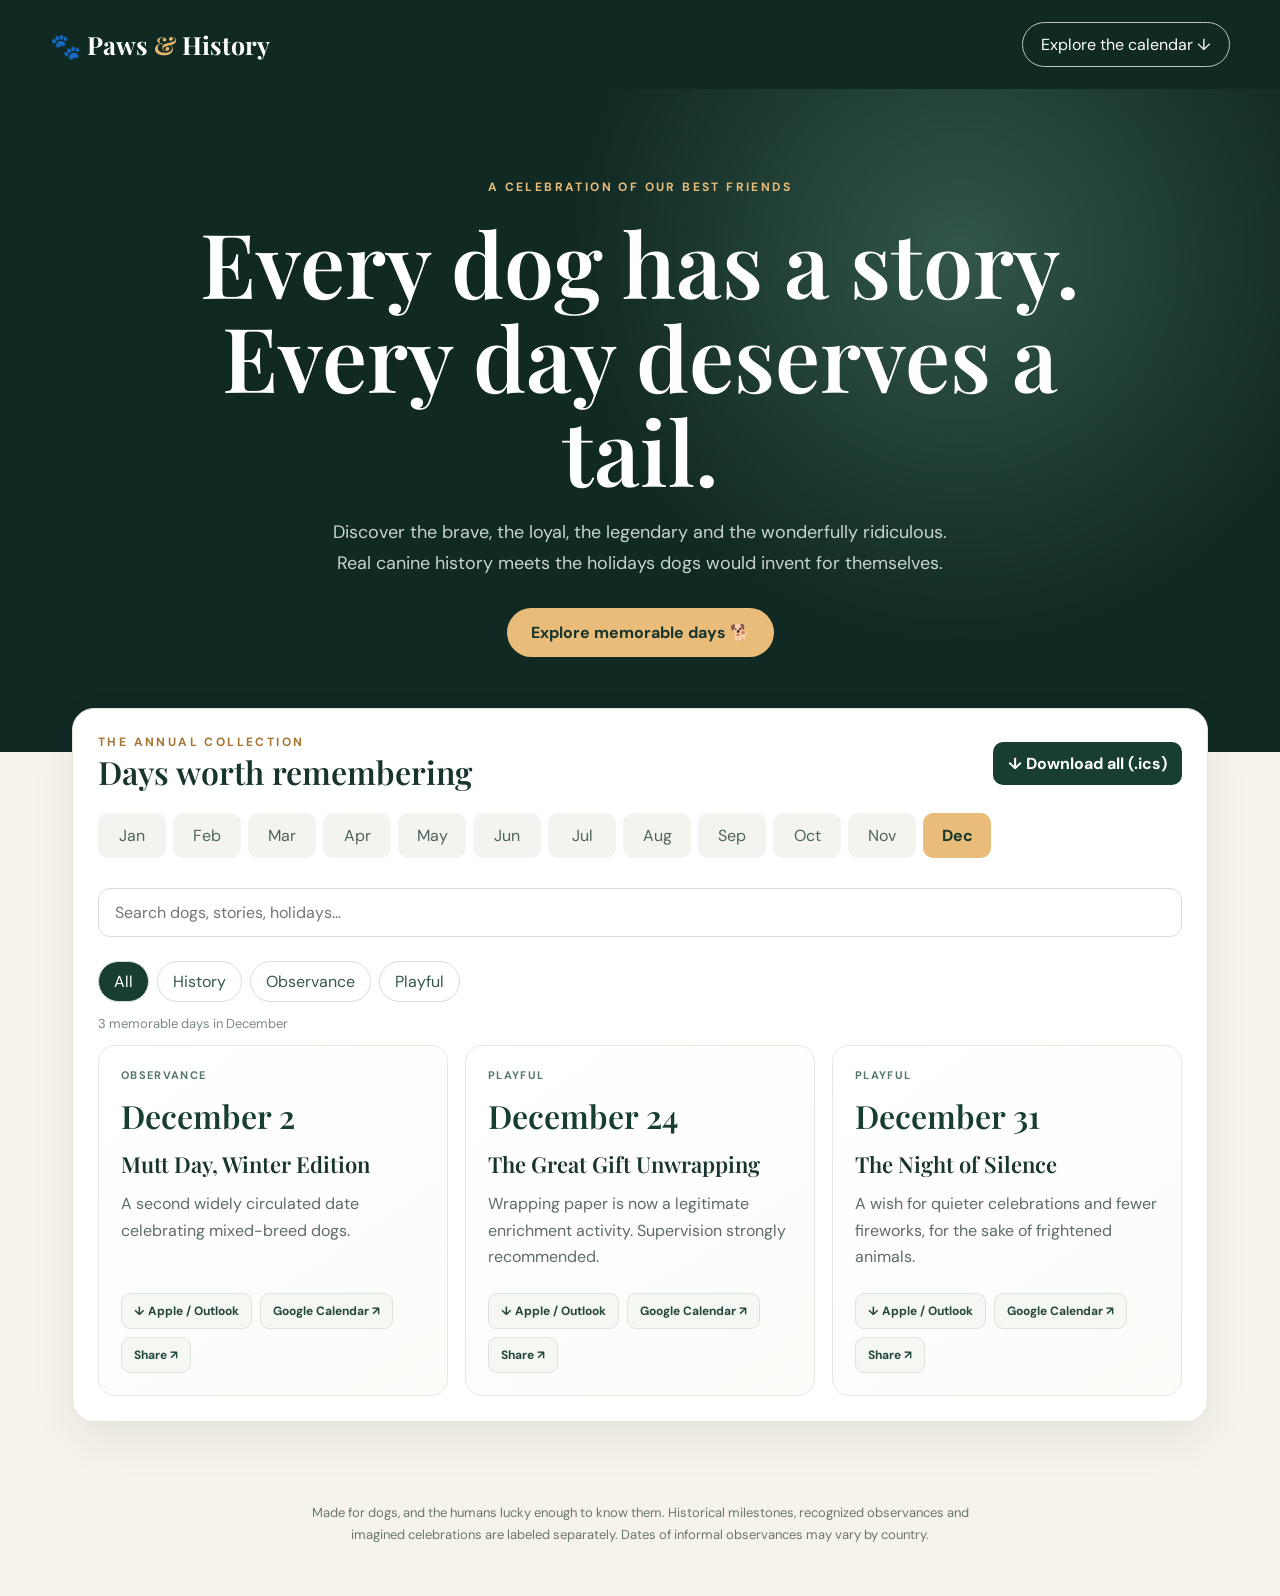
==== index.html @ ed83d666 "Add Paws & History interactive dog calendar" ====
<!doctype html>
<html lang="en"><head><meta charset="utf-8"><meta name="viewport" content="width=device-width,initial-scale=1"><meta name="theme-color" content="#102923"><meta name="description" content="A beautiful calendar of remarkable dogs, real milestones and playful traditions."><title>Paws & History | The Dog Calendar</title>
<style>
@import url('https://fonts.googleapis.com/css2?family=DM+Sans:wght@400;500;600;700&family=Playfair+Display:wght@500;600;700&display=swap');
:root{font-family:'DM Sans',sans-serif;color:#18342e;background:#f6f3eb}*{box-sizing:border-box}body{margin:0}button,input,select{font:inherit}button{cursor:pointer}header{background:#102923;color:#fff;padding:22px max(22px,calc((100vw - 1180px)/2))}nav{display:flex;align-items:center;justify-content:space-between;gap:16px;flex-wrap:wrap}.brand{font-family:'Playfair Display',serif;font-size:25px;font-weight:700}.brand span{color:#e6b66c}.navbtn,.ghost{border:1px solid #b4c6bc;background:transparent;color:inherit;border-radius:99px;padding:11px 18px}.hero{padding:90px 22px 95px;text-align:center;background:radial-gradient(circle at 75% 25%,#325648 0,transparent 36%),#102923;color:#fff}.eyebrow{text-transform:uppercase;letter-spacing:.2em;color:#e9bd79;font-size:12px;font-weight:700}.hero h1{font:600 clamp(46px,7vw,92px)/1.05 'Playfair Display',serif;max-width:900px;margin:20px auto}.hero p{color:#c6d5cc;font-size:18px;max-width:630px;margin:0 auto 30px;line-height:1.7}.primary{border:0;border-radius:99px;background:#e9bd79;color:#18342e;padding:14px 24px;font-weight:700}.shell{max-width:1180px;margin:-44px auto 80px;padding:0 22px}.panel{background:#fff;border:1px solid #e8e5dc;border-radius:22px;box-shadow:0 18px 45px #10292312;padding:25px}.toolbar{display:flex;justify-content:space-between;align-items:center;flex-wrap:wrap;gap:16px;margin-bottom:20px}.toolbar h2{font:600 32px 'Playfair Display',serif;margin:0}.filters{display:flex;gap:8px;flex-wrap:wrap}.filter{border:1px solid #d6ded7;background:#fff;color:#36594b;border-radius:99px;padding:9px 15px}.filter.active{background:#183d31;color:white}.search{border:1px solid #d6ded7;border-radius:12px;padding:13px 16px;width:100%;margin:18px 0 24px}.months{display:flex;gap:7px;overflow-x:auto;padding-bottom:12px}.month{border:0;border-radius:10px;background:#f3f4ef;padding:12px 15px;min-width:68px;color:#4e645a}.month.active{background:#e9bd79;color:#17362d;font-weight:700}.events{display:grid;grid-template-columns:repeat(auto-fit,minmax(270px,1fr));gap:17px}.event{border:1px solid #e5e9e2;border-radius:17px;padding:22px;display:flex;flex-direction:column;gap:12px;background:linear-gradient(145deg,#fff,#fbfcf8)}.tag{font-size:11px;text-transform:uppercase;letter-spacing:.12em;font-weight:700;color:#547969}.date{font:600 32px 'Playfair Display',serif;color:#183d31}.event h3{font:600 22px 'Playfair Display',serif;margin:0}.event p{line-height:1.65;color:#5d6d64;margin:0;flex:1}.actions{display:flex;gap:8px;flex-wrap:wrap;margin-top:10px}.actions button,.actions a{border:1px solid #dce4dc;border-radius:9px;padding:9px 12px;background:#f4f7f2;color:#234739;text-decoration:none;font-size:12px;font-weight:700}.footer{text-align:center;color:#6a786d;font-size:13px;margin:50px auto;max-width:700px;padding:0 20px;line-height:1.7}.empty{padding:45px;text-align:center;color:#6a786d}.export{display:flex;gap:10px;flex-wrap:wrap}.export button{border:0;background:#183d31;color:white;border-radius:10px;padding:11px 15px;font-weight:700}a{color:inherit}@media(max-width:600px){.hero{padding:65px 20px 85px}.panel{padding:17px}.toolbar h2{font-size:27px}.events{grid-template-columns:1fr}}
</style></head><body>
<header><nav><div class="brand">🐾 Paws <span>&</span> History</div><button class="navbtn" onclick="document.getElementById('calendar').scrollIntoView({behavior:'smooth'})">Explore the calendar ↓</button></nav></header>
<section class="hero"><div class="eyebrow">A celebration of our best friends</div><h1>Every dog has a story.<br>Every day deserves a tail.</h1><p>Discover the brave, the loyal, the legendary and the wonderfully ridiculous. Real canine history meets the holidays dogs would invent for themselves.</p><button class="primary" onclick="document.getElementById('calendar').scrollIntoView({behavior:'smooth'})">Explore memorable days 🐕</button></section>
<main class="shell" id="calendar"><div class="panel"><div class="toolbar"><div><div class="eyebrow" style="color:#a67532">The annual collection</div><h2>Days worth remembering</h2></div><div class="export"><button onclick="downloadAll()">↓ Download all (.ics)</button></div></div><div class="months" id="months"></div><input class="search" id="search" placeholder="Search dogs, stories, holidays…" aria-label="Search events"><div class="filters" id="filters"></div><p id="count" style="color:#7a8b7f;font-size:13px"></p><div class="events" id="events"></div></div></main>
<footer class="footer">Made for dogs, and the humans lucky enough to know them. Historical milestones, recognized observances and imagined celebrations are labeled separately. Dates of informal observances may vary by country.</footer>
<script>
const E=[
[1,1,"The Great Sleep-In","Playful","No early walks. No alarms. Just blankets and the ancient art of doing absolutely nothing."],
[1,29,"The Seeing Eye Founded","History","The Seeing Eye, a pioneering guide-dog school in the United States, was incorporated in 1929."],
[2,2,"The Serum Run Reaches Nome","History","In 1925, sled dogs delivered lifesaving diphtheria antitoxin to Nome, Alaska. Balto led the final relay team; Togo and many others made the journey possible."],
[2,14,"Unconditional Love Day","Playful","Celebrate the kind of love that survives bad haircuts, rainy walks and the sound of a treat bag opening."],
[2,20,"Love Your Pet Day","Observance","A popular informal occasion to show appreciation for our animal companions."],
[2,23,"Dog Biscuit Appreciation Day","Observance","A widely observed informal day for the small crunchy joys of canine life."],
[3,8,"Hachikō Remembrance Day","History","Hachikō died in 1935 after years of returning to Tokyo's Shibuya Station, waiting for his late guardian."],
[3,13,"K9 Veterans Day","Observance","An informal observance honoring military and working dogs and their service."],
[3,23,"National Puppy Day","Observance","An awareness day celebrating puppies and encouraging responsible adoption."],
[4,4,"World Stray Animals Day","Observance","A day to recognize stray animals and advocate for humane care."],
[4,10,"Hug Your Dog Day","Observance","A popular informal observance. Give affection only when your dog enjoys it."],
[4,11,"National Pet Day","Observance","A day to appreciate pets and encourage adoption and welfare."],
[4,23,"Lost Dog Awareness Day","Observance","A reminder to keep identification and microchip details current."],
[5,1,"International Day of Dog Labor","Playful","Professional sleepers, security barkers and floor-cleaning specialists deserve a day off."],
[5,20,"Rescue Dog Day","Observance","A day highlighting the importance of rescue and adoption."],
[6,1,"Forever Puppy Day","Playful","Every dog is a puppy today. Age is a human administrative problem."],
[6,21,"The Endless Walk","Playful","The route is decided by the nose. The human merely holds the lead."],
[7,6,"Selective Hearing Day","Playful","The phrase 'come here' is treated as an interesting suggestion."],
[7,22,"Dezik and Tsygan Fly","History","In 1951, Soviet dogs Dezik and Tsygan survived a suborbital rocket flight and returned safely."],
[7,31,"Mutt Day","Observance","A popular informal celebration of mixed-breed dogs."],
[8,1,"DOGust: Shelter Dog Birthdays","Observance","A symbolic universal birthday for rescue dogs whose actual birthdays are unknown."],
[8,10,"Spoil Your Dog Day","Observance","An informal day for extra enrichment, attention and appropriate treats."],
[8,19,"Belka and Strelka Launch","History","In 1960, Belka and Strelka launched into orbit and returned safely the following day."],
[8,26,"International Dog Day","Observance","A widely celebrated day devoted to dogs, their welfare and their remarkable roles in our lives."],
[8,28,"Rainbow Bridge Remembrance Day","Observance","A gentle occasion to remember beloved animal companions who have died."],
[9,15,"The Great Sniffing Festival","Playful","Every tree, gatepost and mysterious patch of grass deserves a full investigation."],
[9,28,"World Rabies Day","Observance","A global public-health awareness day focused on preventing rabies."],
[10,1,"Black Dog Day","Observance","An informal awareness day supporting black dogs in shelters."],
[10,4,"World Animal Day","Observance","An international day celebrating animals and promoting their welfare."],
[10,31,"The Night of the Haunted Vacuum","Playful","All vacuum cleaners are officially grounded until morning."],
[11,3,"Laika Orbits Earth","History","In 1957, Laika became the first dog to orbit Earth aboard Sputnik 2. She did not survive; her story also raises serious animal-welfare questions."],
[11,17,"Freedom of the Leash","Playful","A symbolic celebration of safe, responsible off-leash adventures."],
[12,2,"Mutt Day, Winter Edition","Observance","A second widely circulated date celebrating mixed-breed dogs."],
[12,24,"The Great Gift Unwrapping","Playful","Wrapping paper is now a legitimate enrichment activity. Supervision strongly recommended."],
[12,31,"The Night of Silence","Playful","A wish for quieter celebrations and fewer fireworks, for the sake of frightened animals."]
].map((a,i)=>({month:a[0],day:a[1],title:a[2],type:a[3],description:a[4],id:i}));
const months=['January','February','March','April','May','June','July','August','September','October','November','December'];
let selected=new Date().getMonth()+1,category='All';
const $=id=>document.getElementById(id);
const pad=n=>String(n).padStart(2,'0');
const esc=s=>String(s).replace(/[&<>"']/g,c=>({'&':'&amp;','<':'&lt;','>':'&gt;','"':'&quot;',"'":'&#39;'}[c]));
const eventDate=e=>new Date(new Date().getFullYear(),e.month-1,e.day);
function render(){
$('months').innerHTML=months.map((m,i)=>'<button class="month '+(selected===i+1?'active':'')+'" onclick="selected='+(i+1)+';render()">'+m.slice(0,3)+'</button>').join('');
$('filters').innerHTML=['All','History','Observance','Playful'].map(c=>'<button class="filter '+(category===c?'active':'')+'" onclick="category=\''+c+'\';render()">'+c+'</button>').join('');
let q=$('search').value.toLowerCase();let items=E.filter(e=>(e.month===selected||q)&& (category==='All'||e.type===category) &&(!q||(e.title+' '+e.description+' '+e.type).toLowerCase().includes(q)));
$('count').textContent=items.length+' memorable '+(items.length===1?'day':'days')+(q?' found':' in '+months[selected-1]);
$('events').innerHTML=items.length?items.map(e=>'<article class="event"><span class="tag">'+esc(e.type)+'</span><div class="date">'+months[e.month-1]+' '+e.day+'</div><h3>'+esc(e.title)+'</h3><p>'+esc(e.description)+'</p><div class="actions"><button onclick="downloadOne('+e.id+')">↓ Apple / Outlook</button><button onclick="google('+e.id+')">Google Calendar ↗</button><button onclick="share('+e.id+')">Share ↗</button></div></article>').join(''):'<div class="empty">No stories found. Try another month or search.</div>';
}
$('search').addEventListener('input',render);
function stamp(d){return d.getUTCFullYear()+pad(d.getUTCMonth()+1)+pad(d.getUTCDate())+'T'+pad(d.getUTCHours())+pad(d.getUTCMinutes())+pad(d.getUTCSeconds())+'Z'}
function icsDate(e){return new Date().getFullYear()+pad(e.month)+pad(e.day)}
function icsEsc(s){return s.replace(/\\/g,'\\\\').replace(/\n/g,'\\n').replace(/,/g,'\\,').replace(/;/g,'\\;')}
function entry(e){let start=icsDate(e),end=new Date(new Date().getFullYear(),e.month-1,e.day+1);return ['BEGIN:VEVENT','UID:paws-history-'+e.id+'@paws-and-history','DTSTAMP:'+stamp(new Date()),'DTSTART;VALUE=DATE:'+start,'DTEND;VALUE=DATE:'+end.getFullYear()+pad(end.getMonth()+1)+pad(end.getDate()),'RRULE:FREQ=YEARLY','SUMMARY:'+icsEsc('🐾 '+e.title),'DESCRIPTION:'+icsEsc(e.description+' | '+e.type),'END:VEVENT'].join('\r\n')}
function download(items,name){let txt='BEGIN:VCALENDAR\r\nVERSION:2.0\r\nPRODID:-//Paws and History//EN\r\nCALSCALE:GREGORIAN\r\n'+items.map(entry).join('\r\n')+'\r\nEND:VCALENDAR\r\n';let u=URL.createObjectURL(new Blob([txt],{type:'text/calendar;charset=utf-8'}));let a=document.createElement('a');a.href=u;a.download=name;a.click();setTimeout(()=>URL.revokeObjectURL(u),2000)}
function downloadOne(i){download([E[i]],'paws-history-event.ics')}function downloadAll(){download(E,'paws-and-history-full-calendar.ics')}
function google(i){let e=E[i],year=new Date().getFullYear(),start=year+pad(e.month)+pad(e.day),end=new Date(year,e.month-1,e.day+1),endS=end.getFullYear()+pad(end.getMonth()+1)+pad(end.getDate());let p=new URLSearchParams({action:'TEMPLATE',text:'🐾 '+e.title,details:e.description+' ('+e.type+'). Recurs annually.',dates:start+'/'+endS,recur:'RRULE:FREQ=YEARLY'});window.open('https://calendar.google.com/calendar/render?'+p,'_blank','noopener')}
async function share(i){let e=E[i],text=e.title+' — '+e.description,url=location.href.split('#')[0]+'#event-'+e.id;if(navigator.share){try{await navigator.share({title:e.title,text,url});return}catch(_){}}if(navigator.clipboard){await navigator.clipboard.writeText(text+' '+url);alert('Event copied to clipboard.')}else prompt('Copy event:',text+' '+url)}
let hash=location.hash.match(/event-(\d+)/);if(hash&&E[+hash[1]])selected=E[+hash[1]].month;render();
</script></body></html>
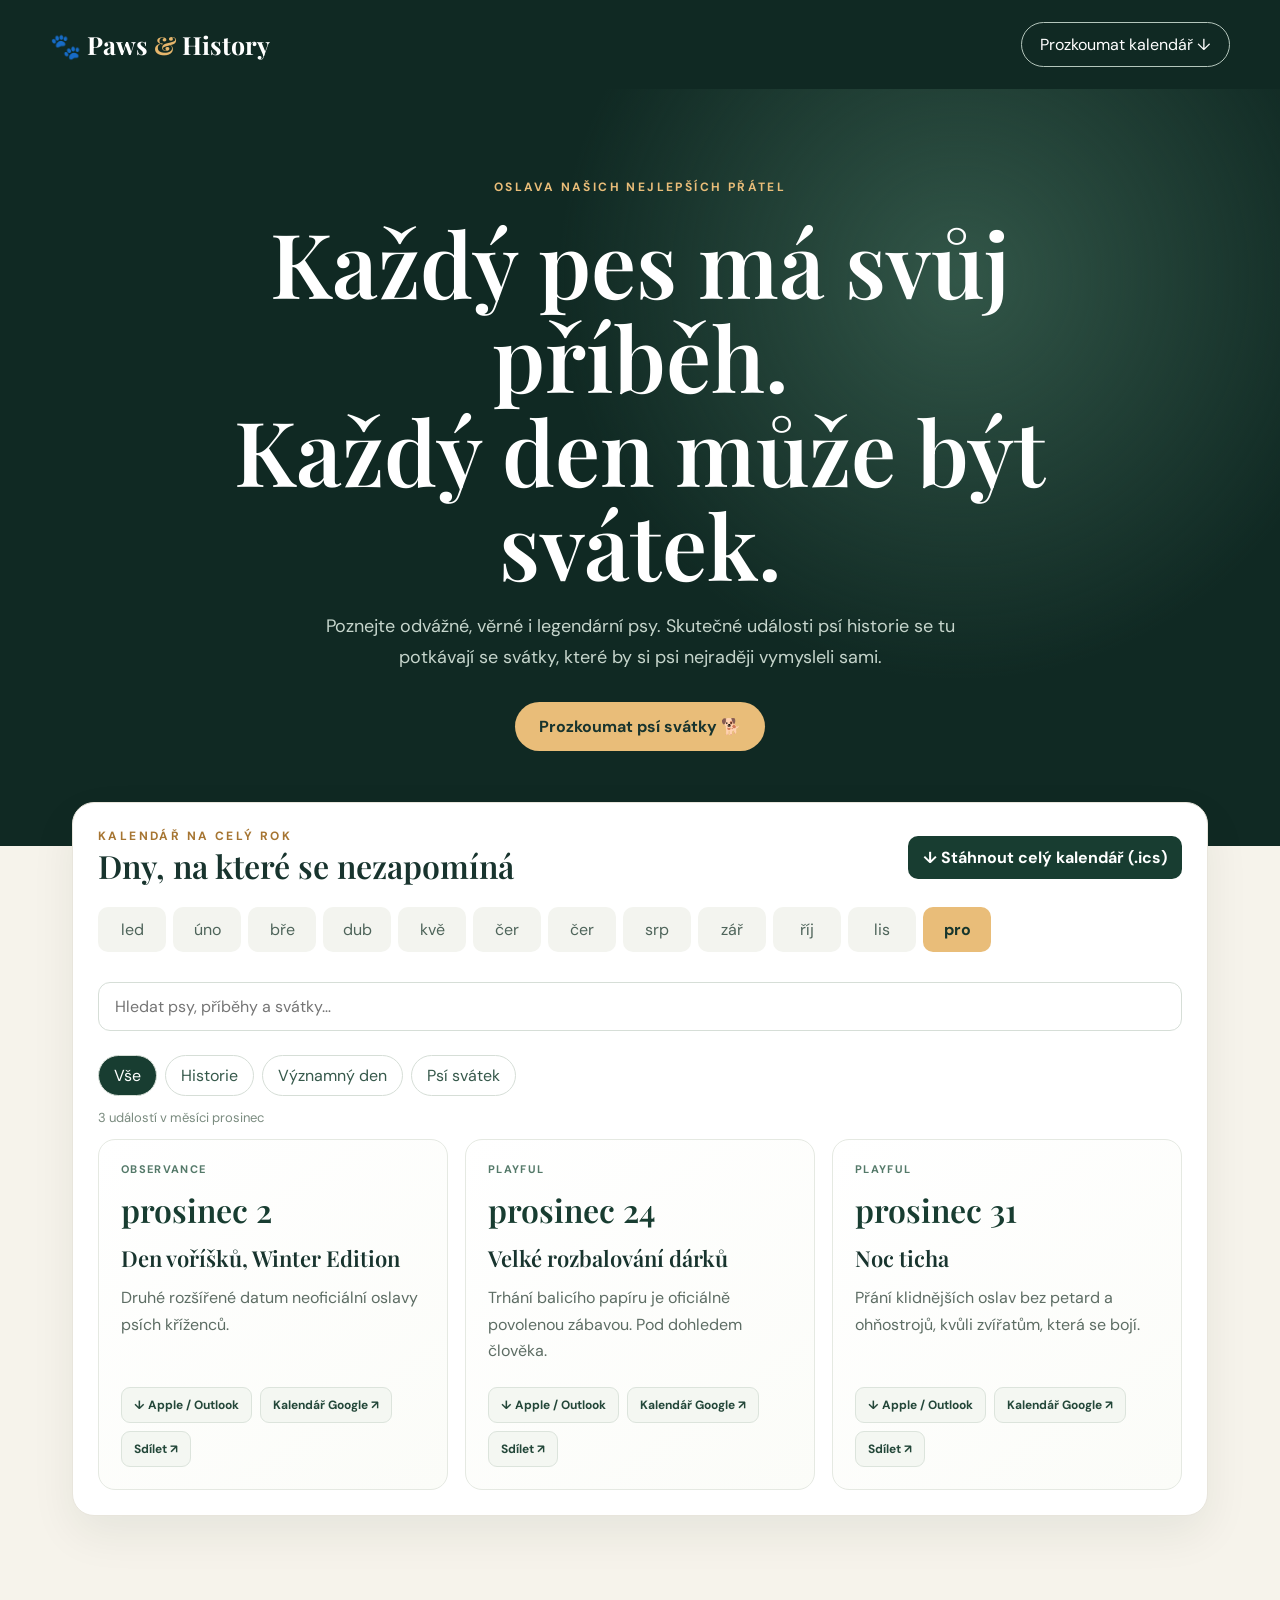
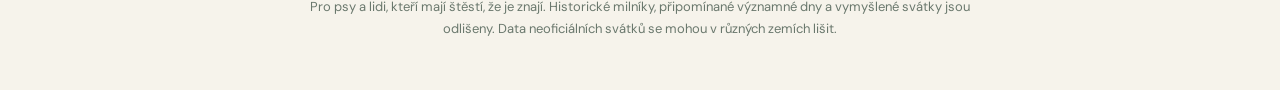
==== commit 40d38c20: "Localize dog calendar interface and all events to Czech" ====
--- a/index.html
+++ b/index.html
@@ -1,63 +1,63 @@
 <!doctype html>
-<html lang="en"><head><meta charset="utf-8"><meta name="viewport" content="width=device-width,initial-scale=1"><meta name="theme-color" content="#102923"><meta name="description" content="A beautiful calendar of remarkable dogs, real milestones and playful traditions."><title>Paws & History | The Dog Calendar</title>
+<html lang="cs"><head><meta charset="utf-8"><meta name="viewport" content="width=device-width,initial-scale=1"><meta name="theme-color" content="#102923"><meta name="description" content="Krásný kalendář psích hrdinů, historických událostí a veselých tradic."><title>Psí kalendář | Příběhy a svátky</title>
 <style>
 @import url('https://fonts.googleapis.com/css2?family=DM+Sans:wght@400;500;600;700&family=Playfair+Display:wght@500;600;700&display=swap');
 :root{font-family:'DM Sans',sans-serif;color:#18342e;background:#f6f3eb}*{box-sizing:border-box}body{margin:0}button,input,select{font:inherit}button{cursor:pointer}header{background:#102923;color:#fff;padding:22px max(22px,calc((100vw - 1180px)/2))}nav{display:flex;align-items:center;justify-content:space-between;gap:16px;flex-wrap:wrap}.brand{font-family:'Playfair Display',serif;font-size:25px;font-weight:700}.brand span{color:#e6b66c}.navbtn,.ghost{border:1px solid #b4c6bc;background:transparent;color:inherit;border-radius:99px;padding:11px 18px}.hero{padding:90px 22px 95px;text-align:center;background:radial-gradient(circle at 75% 25%,#325648 0,transparent 36%),#102923;color:#fff}.eyebrow{text-transform:uppercase;letter-spacing:.2em;color:#e9bd79;font-size:12px;font-weight:700}.hero h1{font:600 clamp(46px,7vw,92px)/1.05 'Playfair Display',serif;max-width:900px;margin:20px auto}.hero p{color:#c6d5cc;font-size:18px;max-width:630px;margin:0 auto 30px;line-height:1.7}.primary{border:0;border-radius:99px;background:#e9bd79;color:#18342e;padding:14px 24px;font-weight:700}.shell{max-width:1180px;margin:-44px auto 80px;padding:0 22px}.panel{background:#fff;border:1px solid #e8e5dc;border-radius:22px;box-shadow:0 18px 45px #10292312;padding:25px}.toolbar{display:flex;justify-content:space-between;align-items:center;flex-wrap:wrap;gap:16px;margin-bottom:20px}.toolbar h2{font:600 32px 'Playfair Display',serif;margin:0}.filters{display:flex;gap:8px;flex-wrap:wrap}.filter{border:1px solid #d6ded7;background:#fff;color:#36594b;border-radius:99px;padding:9px 15px}.filter.active{background:#183d31;color:white}.search{border:1px solid #d6ded7;border-radius:12px;padding:13px 16px;width:100%;margin:18px 0 24px}.months{display:flex;gap:7px;overflow-x:auto;padding-bottom:12px}.month{border:0;border-radius:10px;background:#f3f4ef;padding:12px 15px;min-width:68px;color:#4e645a}.month.active{background:#e9bd79;color:#17362d;font-weight:700}.events{display:grid;grid-template-columns:repeat(auto-fit,minmax(270px,1fr));gap:17px}.event{border:1px solid #e5e9e2;border-radius:17px;padding:22px;display:flex;flex-direction:column;gap:12px;background:linear-gradient(145deg,#fff,#fbfcf8)}.tag{font-size:11px;text-transform:uppercase;letter-spacing:.12em;font-weight:700;color:#547969}.date{font:600 32px 'Playfair Display',serif;color:#183d31}.event h3{font:600 22px 'Playfair Display',serif;margin:0}.event p{line-height:1.65;color:#5d6d64;margin:0;flex:1}.actions{display:flex;gap:8px;flex-wrap:wrap;margin-top:10px}.actions button,.actions a{border:1px solid #dce4dc;border-radius:9px;padding:9px 12px;background:#f4f7f2;color:#234739;text-decoration:none;font-size:12px;font-weight:700}.footer{text-align:center;color:#6a786d;font-size:13px;margin:50px auto;max-width:700px;padding:0 20px;line-height:1.7}.empty{padding:45px;text-align:center;color:#6a786d}.export{display:flex;gap:10px;flex-wrap:wrap}.export button{border:0;background:#183d31;color:white;border-radius:10px;padding:11px 15px;font-weight:700}a{color:inherit}@media(max-width:600px){.hero{padding:65px 20px 85px}.panel{padding:17px}.toolbar h2{font-size:27px}.events{grid-template-columns:1fr}}
 </style></head><body>
-<header><nav><div class="brand">🐾 Paws <span>&</span> History</div><button class="navbtn" onclick="document.getElementById('calendar').scrollIntoView({behavior:'smooth'})">Explore the calendar ↓</button></nav></header>
-<section class="hero"><div class="eyebrow">A celebration of our best friends</div><h1>Every dog has a story.<br>Every day deserves a tail.</h1><p>Discover the brave, the loyal, the legendary and the wonderfully ridiculous. Real canine history meets the holidays dogs would invent for themselves.</p><button class="primary" onclick="document.getElementById('calendar').scrollIntoView({behavior:'smooth'})">Explore memorable days 🐕</button></section>
-<main class="shell" id="calendar"><div class="panel"><div class="toolbar"><div><div class="eyebrow" style="color:#a67532">The annual collection</div><h2>Days worth remembering</h2></div><div class="export"><button onclick="downloadAll()">↓ Download all (.ics)</button></div></div><div class="months" id="months"></div><input class="search" id="search" placeholder="Search dogs, stories, holidays…" aria-label="Search events"><div class="filters" id="filters"></div><p id="count" style="color:#7a8b7f;font-size:13px"></p><div class="events" id="events"></div></div></main>
-<footer class="footer">Made for dogs, and the humans lucky enough to know them. Historical milestones, recognized observances and imagined celebrations are labeled separately. Dates of informal observances may vary by country.</footer>
+<header><nav><div class="brand">🐾 Paws <span>&</span> History</div><button class="navbtn" onclick="document.getElementById('calendar').scrollIntoView({behavior:'smooth'})">Prozkoumat kalendář ↓</button></nav></header>
+<section class="hero"><div class="eyebrow">Oslava našich nejlepších přátel</div><h1>Každý pes má svůj příběh.<br>Každý den může být svátek.</h1><p>Poznejte odvážné, věrné i legendární psy. Skutečné události psí historie se tu potkávají se svátky, které by si psi nejraději vymysleli sami.</p><button class="primary" onclick="document.getElementById('calendar').scrollIntoView({behavior:'smooth'})">Prozkoumat psí svátky 🐕</button></section>
+<main class="shell" id="calendar"><div class="panel"><div class="toolbar"><div><div class="eyebrow" style="color:#a67532">Kalendář na celý rok</div><h2>Dny, na které se nezapomíná</h2></div><div class="export"><button onclick="downloadAll()">↓ Stáhnout celý kalendář (.ics)</button></div></div><div class="months" id="months"></div><input class="search" id="search" placeholder="Hledat psy, příběhy a svátky…" aria-label="Hledat události"><div class="filters" id="filters"></div><p id="count" style="color:#7a8b7f;font-size:13px"></p><div class="events" id="events"></div></div></main>
+<footer class="footer">Pro psy a lidi, kteří mají štěstí, že je znají. Historické milníky, připomínané významné dny a vymyšlené svátky jsou odlišeny. Data neoficiálních svátků se mohou v různých zemích lišit.</footer>
 <script>
 const E=[
-[1,1,"The Great Sleep-In","Playful","No early walks. No alarms. Just blankets and the ancient art of doing absolutely nothing."],
-[1,29,"The Seeing Eye Founded","History","The Seeing Eye, a pioneering guide-dog school in the United States, was incorporated in 1929."],
-[2,2,"The Serum Run Reaches Nome","History","In 1925, sled dogs delivered lifesaving diphtheria antitoxin to Nome, Alaska. Balto led the final relay team; Togo and many others made the journey possible."],
-[2,14,"Unconditional Love Day","Playful","Celebrate the kind of love that survives bad haircuts, rainy walks and the sound of a treat bag opening."],
-[2,20,"Love Your Pet Day","Observance","A popular informal occasion to show appreciation for our animal companions."],
-[2,23,"Dog Biscuit Appreciation Day","Observance","A widely observed informal day for the small crunchy joys of canine life."],
-[3,8,"Hachikō Remembrance Day","History","Hachikō died in 1935 after years of returning to Tokyo's Shibuya Station, waiting for his late guardian."],
-[3,13,"K9 Veterans Day","Observance","An informal observance honoring military and working dogs and their service."],
-[3,23,"National Puppy Day","Observance","An awareness day celebrating puppies and encouraging responsible adoption."],
-[4,4,"World Stray Animals Day","Observance","A day to recognize stray animals and advocate for humane care."],
-[4,10,"Hug Your Dog Day","Observance","A popular informal observance. Give affection only when your dog enjoys it."],
-[4,11,"National Pet Day","Observance","A day to appreciate pets and encourage adoption and welfare."],
-[4,23,"Lost Dog Awareness Day","Observance","A reminder to keep identification and microchip details current."],
-[5,1,"International Day of Dog Labor","Playful","Professional sleepers, security barkers and floor-cleaning specialists deserve a day off."],
-[5,20,"Rescue Dog Day","Observance","A day highlighting the importance of rescue and adoption."],
-[6,1,"Forever Puppy Day","Playful","Every dog is a puppy today. Age is a human administrative problem."],
-[6,21,"The Endless Walk","Playful","The route is decided by the nose. The human merely holds the lead."],
-[7,6,"Selective Hearing Day","Playful","The phrase 'come here' is treated as an interesting suggestion."],
-[7,22,"Dezik and Tsygan Fly","History","In 1951, Soviet dogs Dezik and Tsygan survived a suborbital rocket flight and returned safely."],
-[7,31,"Mutt Day","Observance","A popular informal celebration of mixed-breed dogs."],
-[8,1,"DOGust: Shelter Dog Birthdays","Observance","A symbolic universal birthday for rescue dogs whose actual birthdays are unknown."],
-[8,10,"Spoil Your Dog Day","Observance","An informal day for extra enrichment, attention and appropriate treats."],
-[8,19,"Belka and Strelka Launch","History","In 1960, Belka and Strelka launched into orbit and returned safely the following day."],
-[8,26,"International Dog Day","Observance","A widely celebrated day devoted to dogs, their welfare and their remarkable roles in our lives."],
-[8,28,"Rainbow Bridge Remembrance Day","Observance","A gentle occasion to remember beloved animal companions who have died."],
-[9,15,"The Great Sniffing Festival","Playful","Every tree, gatepost and mysterious patch of grass deserves a full investigation."],
-[9,28,"World Rabies Day","Observance","A global public-health awareness day focused on preventing rabies."],
-[10,1,"Black Dog Day","Observance","An informal awareness day supporting black dogs in shelters."],
-[10,4,"World Animal Day","Observance","An international day celebrating animals and promoting their welfare."],
-[10,31,"The Night of the Haunted Vacuum","Playful","All vacuum cleaners are officially grounded until morning."],
-[11,3,"Laika Orbits Earth","History","In 1957, Laika became the first dog to orbit Earth aboard Sputnik 2. She did not survive; her story also raises serious animal-welfare questions."],
-[11,17,"Freedom of the Leash","Playful","A symbolic celebration of safe, responsible off-leash adventures."],
-[12,2,"Mutt Day, Winter Edition","Observance","A second widely circulated date celebrating mixed-breed dogs."],
-[12,24,"The Great Gift Unwrapping","Playful","Wrapping paper is now a legitimate enrichment activity. Supervision strongly recommended."],
-[12,31,"The Night of Silence","Playful","A wish for quieter celebrations and fewer fireworks, for the sake of frightened animals."]
+[1,1,"Den velkého dospávání","Playful","Žádné ranní vstávání ani budíky. Jen deky a pradávné umění nedělat vůbec nic."],
+[1,29,"Založení školy The Seeing Eye","History","V roce 1929 byla v USA založena průkopnická škola pro výcvik vodicích psů The Seeing Eye."],
+[2,2,"Záchranná štafeta dorazila do Nome","History","V roce 1925 dopravili saňoví psi do aljašského Nome život zachraňující sérum proti záškrtu. Balto vedl poslední úsek, zásadní roli měli i Togo a další psi."],
+[2,14,"Den bezpodmínečné lásky","Playful","Oslava lásky, která přežije špatný sestřih, deštivou procházku i šustění sáčku s pamlsky."],
+[2,20,"Den lásky k mazlíčkům","Observance","Oblíbený neoficiální den věnovaný našim zvířecím společníkům."],
+[2,23,"Den psích sušenek","Observance","Neoficiální svátek všech křupavých psích radostí."],
+[3,8,"Den vzpomínky na Hačikóa","History","Hačikó zemřel v roce 1935. Po mnoho let se vracel na tokijské nádraží Šibuja, kde čekal na svého zesnulého pána."],
+[3,13,"Den psích veteránů K9","Observance","Neoficiální den připomínající službu vojenských a pracovních psů."],
+[3,23,"Den štěňat","Observance","Den oslavující štěňata a podporující odpovědné adopce."],
+[4,4,"Světový den toulavých zvířat","Observance","Den upozorňující na osudy toulavých zvířat a potřebu humánní péče."],
+[4,10,"Den objetí psa","Observance","Neoficiální svátek mazlení. Objímejte ale jen psa, kterému je to příjemné."],
+[4,11,"Den domácích mazlíčků","Observance","Den vděčnosti za domácí mazlíčky, podpory adopcí a ochrany zvířat."],
+[4,23,"Den pohřešovaných psů","Observance","Připomínka, proč je důležité mít aktuální údaje u čipu a identifikaci psa."],
+[5,1,"Svátek psí práce","Playful","Profesionální spáči, hlídači i specialisté na úklid drobků si zaslouží volno."],
+[5,20,"Den zachráněných psů","Observance","Den připomínající význam záchrany psů a adopcí."],
+[6,1,"Den věčných štěňat","Playful","Každý pes je dnes štěně. Věk je pouze lidská administrativní komplikace."],
+[6,21,"Den nekonečné procházky","Playful","Trasu určuje čenich. Člověk jen drží vodítko."],
+[7,6,"Den selektivního sluchu","Playful","Povel „ke mně“ je dnes pouze nezávazným doporučením."],
+[7,22,"Let Dezika a Cygana","History","V roce 1951 přežili sovětští psi Dezik a Cygan suborbitální let raketou a bezpečně se vrátili."],
+[7,31,"Den voříšků","Observance","Oblíbená neoficiální oslava psů všech možných směsí a původů."],
+[8,1,"DOGust: narozeniny útulkových psů","Observance","Symbolické společné narozeniny zachráněných psů, jejichž skutečné datum narození není známé."],
+[8,10,"Den rozmazlování psů","Observance","Neoficiální den plný pozornosti, her a vhodných pamlsků."],
+[8,19,"Start Bělky a Strelky","History","V roce 1960 odstartovaly Bělka a Strelka na oběžnou dráhu a následující den se bezpečně vrátily."],
+[8,26,"Mezinárodní den psů","Observance","Mezinárodně připomínaný den věnovaný psům, jejich ochraně a mimořádné roli v našich životech."],
+[8,28,"Den vzpomínek za duhovým mostem","Observance","Den tichých vzpomínek na milované zvířecí společníky, kteří už tu s námi nejsou."],
+[9,15,"Velký čichací festival","Playful","Každý strom, sloupek i podezřelý trs trávy si zaslouží důkladné vyšetřování."],
+[9,28,"Světový den boje proti vzteklině","Observance","Celosvětový den osvěty a prevence vztekliny."],
+[10,1,"Den černých psů","Observance","Neoficiální den podporující černé psy v útulcích."],
+[10,4,"Světový den zvířat","Observance","Mezinárodní den věnovaný zvířatům a jejich ochraně."],
+[10,31,"Noc strašidelných vysavačů","Playful","Všechny vysavače mají až do rána přísný zákaz provozu."],
+[11,3,"Lajka na oběžné dráze","History","V roce 1957 se Lajka na palubě Sputniku 2 stala prvním psem na oběžné dráze Země. Nepřežila. Její příběh připomíná i etické otázky pokusů na zvířatech."],
+[11,17,"Den svobody vodítka","Playful","Symbolická oslava bezpečného a zodpovědného běhání bez vodítka."],
+[12,2,"Den voříšků, Winter Edition","Observance","Druhé rozšířené datum neoficiální oslavy psích kříženců."],
+[12,24,"Velké rozbalování dárků","Playful","Trhání balicího papíru je oficiálně povolenou zábavou. Pod dohledem člověka."],
+[12,31,"Noc ticha","Playful","Přání klidnějších oslav bez petard a ohňostrojů, kvůli zvířatům, která se bojí."]
 ].map((a,i)=>({month:a[0],day:a[1],title:a[2],type:a[3],description:a[4],id:i}));
-const months=['January','February','March','April','May','June','July','August','September','October','November','December'];
-let selected=new Date().getMonth()+1,category='All';
+const months=['leden','únor','březen','duben','květen','červen','červenec','srpen','září','říjen','listopad','prosinec'];
+let selected=new Date().getMonth()+1,category='Vše';
 const $=id=>document.getElementById(id);
 const pad=n=>String(n).padStart(2,'0');
 const esc=s=>String(s).replace(/[&<>"']/g,c=>({'&':'&amp;','<':'&lt;','>':'&gt;','"':'&quot;',"'":'&#39;'}[c]));
 const eventDate=e=>new Date(new Date().getFullYear(),e.month-1,e.day);
 function render(){
 $('months').innerHTML=months.map((m,i)=>'<button class="month '+(selected===i+1?'active':'')+'" onclick="selected='+(i+1)+';render()">'+m.slice(0,3)+'</button>').join('');
-$('filters').innerHTML=['All','History','Observance','Playful'].map(c=>'<button class="filter '+(category===c?'active':'')+'" onclick="category=\''+c+'\';render()">'+c+'</button>').join('');
-let q=$('search').value.toLowerCase();let items=E.filter(e=>(e.month===selected||q)&& (category==='All'||e.type===category) &&(!q||(e.title+' '+e.description+' '+e.type).toLowerCase().includes(q)));
-$('count').textContent=items.length+' memorable '+(items.length===1?'day':'days')+(q?' found':' in '+months[selected-1]);
-$('events').innerHTML=items.length?items.map(e=>'<article class="event"><span class="tag">'+esc(e.type)+'</span><div class="date">'+months[e.month-1]+' '+e.day+'</div><h3>'+esc(e.title)+'</h3><p>'+esc(e.description)+'</p><div class="actions"><button onclick="downloadOne('+e.id+')">↓ Apple / Outlook</button><button onclick="google('+e.id+')">Google Calendar ↗</button><button onclick="share('+e.id+')">Share ↗</button></div></article>').join(''):'<div class="empty">No stories found. Try another month or search.</div>';
+$('filters').innerHTML=['Vše','Historie','Významný den','Psí svátek'].map(c=>'<button class="filter '+(category===c?'active':'')+'" onclick="category=\''+c+'\';render()">'+c+'</button>').join('');
+let q=$('search').value.toLowerCase();let items=E.filter(e=>(e.month===selected||q)&& (category==='Vše'||e.type===category) &&(!q||(e.title+' '+e.description+' '+e.type).toLowerCase().includes(q)));
+$('count').textContent=items.length+' událostí'+(q?' nalezeno':' v měsíci '+months[selected-1]);
+$('events').innerHTML=items.length?items.map(e=>'<article class="event"><span class="tag">'+esc(e.type)+'</span><div class="date">'+months[e.month-1]+' '+e.day+'</div><h3>'+esc(e.title)+'</h3><p>'+esc(e.description)+'</p><div class="actions"><button onclick="downloadOne('+e.id+')">↓ Apple / Outlook</button><button onclick="google('+e.id+')">Kalendář Google ↗</button><button onclick="share('+e.id+')">Sdílet ↗</button></div></article>').join(''):'<div class="empty">Žádné události. Zkuste jiný měsíc nebo hledání.</div>';
 }
 $('search').addEventListener('input',render);
 function stamp(d){return d.getUTCFullYear()+pad(d.getUTCMonth()+1)+pad(d.getUTCDate())+'T'+pad(d.getUTCHours())+pad(d.getUTCMinutes())+pad(d.getUTCSeconds())+'Z'}
@@ -66,7 +66,7 @@
 function entry(e){let start=icsDate(e),end=new Date(new Date().getFullYear(),e.month-1,e.day+1);return ['BEGIN:VEVENT','UID:paws-history-'+e.id+'@paws-and-history','DTSTAMP:'+stamp(new Date()),'DTSTART;VALUE=DATE:'+start,'DTEND;VALUE=DATE:'+end.getFullYear()+pad(end.getMonth()+1)+pad(end.getDate()),'RRULE:FREQ=YEARLY','SUMMARY:'+icsEsc('🐾 '+e.title),'DESCRIPTION:'+icsEsc(e.description+' | '+e.type),'END:VEVENT'].join('\r\n')}
 function download(items,name){let txt='BEGIN:VCALENDAR\r\nVERSION:2.0\r\nPRODID:-//Paws and History//EN\r\nCALSCALE:GREGORIAN\r\n'+items.map(entry).join('\r\n')+'\r\nEND:VCALENDAR\r\n';let u=URL.createObjectURL(new Blob([txt],{type:'text/calendar;charset=utf-8'}));let a=document.createElement('a');a.href=u;a.download=name;a.click();setTimeout(()=>URL.revokeObjectURL(u),2000)}
 function downloadOne(i){download([E[i]],'paws-history-event.ics')}function downloadAll(){download(E,'paws-and-history-full-calendar.ics')}
-function google(i){let e=E[i],year=new Date().getFullYear(),start=year+pad(e.month)+pad(e.day),end=new Date(year,e.month-1,e.day+1),endS=end.getFullYear()+pad(end.getMonth()+1)+pad(end.getDate());let p=new URLSearchParams({action:'TEMPLATE',text:'🐾 '+e.title,details:e.description+' ('+e.type+'). Recurs annually.',dates:start+'/'+endS,recur:'RRULE:FREQ=YEARLY'});window.open('https://calendar.google.com/calendar/render?'+p,'_blank','noopener')}
-async function share(i){let e=E[i],text=e.title+' — '+e.description,url=location.href.split('#')[0]+'#event-'+e.id;if(navigator.share){try{await navigator.share({title:e.title,text,url});return}catch(_){}}if(navigator.clipboard){await navigator.clipboard.writeText(text+' '+url);alert('Event copied to clipboard.')}else prompt('Copy event:',text+' '+url)}
+function google(i){let e=E[i],year=new Date().getFullYear(),start=year+pad(e.month)+pad(e.day),end=new Date(year,e.month-1,e.day+1),endS=end.getFullYear()+pad(end.getMonth()+1)+pad(end.getDate());let p=new URLSearchParams({action:'TEMPLATE',text:'🐾 '+e.title,details:e.description+' ('+e.type+'). Opakuje se každý rok.',dates:start+'/'+endS,recur:'RRULE:FREQ=YEARLY'});window.open('https://calendar.google.com/calendar/render?'+p,'_blank','noopener')}
+async function share(i){let e=E[i],text=e.title+' — '+e.description,url=location.href.split('#')[0]+'#event-'+e.id;if(navigator.share){try{await navigator.share({title:e.title,text,url});return}catch(_){}}if(navigator.clipboard){await navigator.clipboard.writeText(text+' '+url);alert('Událost zkopírována do schránky.')}else prompt('Copy event:',text+' '+url)}
 let hash=location.hash.match(/event-(\d+)/);if(hash&&E[+hash[1]])selected=E[+hash[1]].month;render();
 </script></body></html>
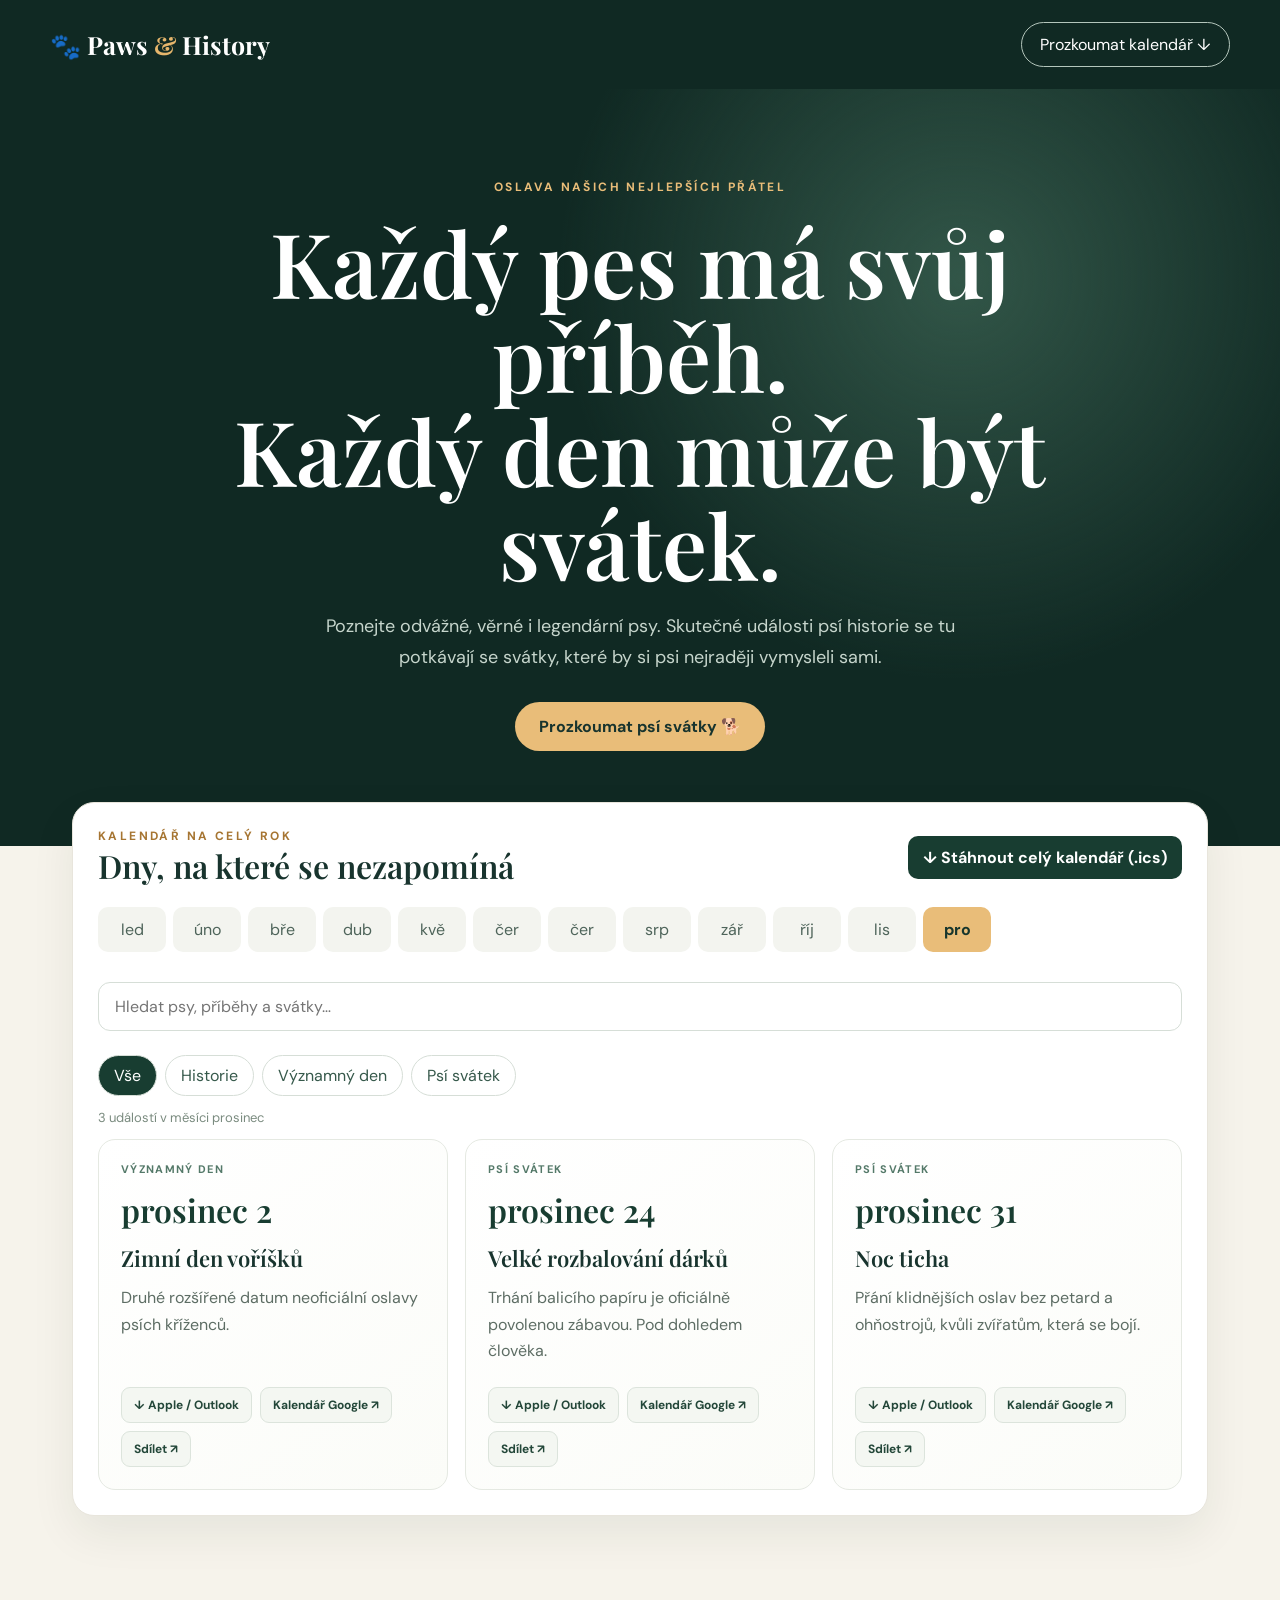
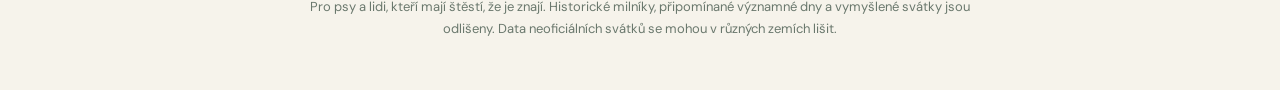
==== commit 36330c06: "Complete Czech event categories and titles" ====
--- a/index.html
+++ b/index.html
@@ -10,41 +10,41 @@
 <footer class="footer">Pro psy a lidi, kteří mají štěstí, že je znají. Historické milníky, připomínané významné dny a vymyšlené svátky jsou odlišeny. Data neoficiálních svátků se mohou v různých zemích lišit.</footer>
 <script>
 const E=[
-[1,1,"Den velkého dospávání","Playful","Žádné ranní vstávání ani budíky. Jen deky a pradávné umění nedělat vůbec nic."],
-[1,29,"Založení školy The Seeing Eye","History","V roce 1929 byla v USA založena průkopnická škola pro výcvik vodicích psů The Seeing Eye."],
-[2,2,"Záchranná štafeta dorazila do Nome","History","V roce 1925 dopravili saňoví psi do aljašského Nome život zachraňující sérum proti záškrtu. Balto vedl poslední úsek, zásadní roli měli i Togo a další psi."],
-[2,14,"Den bezpodmínečné lásky","Playful","Oslava lásky, která přežije špatný sestřih, deštivou procházku i šustění sáčku s pamlsky."],
-[2,20,"Den lásky k mazlíčkům","Observance","Oblíbený neoficiální den věnovaný našim zvířecím společníkům."],
-[2,23,"Den psích sušenek","Observance","Neoficiální svátek všech křupavých psích radostí."],
-[3,8,"Den vzpomínky na Hačikóa","History","Hačikó zemřel v roce 1935. Po mnoho let se vracel na tokijské nádraží Šibuja, kde čekal na svého zesnulého pána."],
-[3,13,"Den psích veteránů K9","Observance","Neoficiální den připomínající službu vojenských a pracovních psů."],
-[3,23,"Den štěňat","Observance","Den oslavující štěňata a podporující odpovědné adopce."],
-[4,4,"Světový den toulavých zvířat","Observance","Den upozorňující na osudy toulavých zvířat a potřebu humánní péče."],
-[4,10,"Den objetí psa","Observance","Neoficiální svátek mazlení. Objímejte ale jen psa, kterému je to příjemné."],
-[4,11,"Den domácích mazlíčků","Observance","Den vděčnosti za domácí mazlíčky, podpory adopcí a ochrany zvířat."],
-[4,23,"Den pohřešovaných psů","Observance","Připomínka, proč je důležité mít aktuální údaje u čipu a identifikaci psa."],
-[5,1,"Svátek psí práce","Playful","Profesionální spáči, hlídači i specialisté na úklid drobků si zaslouží volno."],
-[5,20,"Den zachráněných psů","Observance","Den připomínající význam záchrany psů a adopcí."],
-[6,1,"Den věčných štěňat","Playful","Každý pes je dnes štěně. Věk je pouze lidská administrativní komplikace."],
-[6,21,"Den nekonečné procházky","Playful","Trasu určuje čenich. Člověk jen drží vodítko."],
-[7,6,"Den selektivního sluchu","Playful","Povel „ke mně“ je dnes pouze nezávazným doporučením."],
-[7,22,"Let Dezika a Cygana","History","V roce 1951 přežili sovětští psi Dezik a Cygan suborbitální let raketou a bezpečně se vrátili."],
-[7,31,"Den voříšků","Observance","Oblíbená neoficiální oslava psů všech možných směsí a původů."],
-[8,1,"DOGust: narozeniny útulkových psů","Observance","Symbolické společné narozeniny zachráněných psů, jejichž skutečné datum narození není známé."],
-[8,10,"Den rozmazlování psů","Observance","Neoficiální den plný pozornosti, her a vhodných pamlsků."],
-[8,19,"Start Bělky a Strelky","History","V roce 1960 odstartovaly Bělka a Strelka na oběžnou dráhu a následující den se bezpečně vrátily."],
-[8,26,"Mezinárodní den psů","Observance","Mezinárodně připomínaný den věnovaný psům, jejich ochraně a mimořádné roli v našich životech."],
-[8,28,"Den vzpomínek za duhovým mostem","Observance","Den tichých vzpomínek na milované zvířecí společníky, kteří už tu s námi nejsou."],
-[9,15,"Velký čichací festival","Playful","Každý strom, sloupek i podezřelý trs trávy si zaslouží důkladné vyšetřování."],
-[9,28,"Světový den boje proti vzteklině","Observance","Celosvětový den osvěty a prevence vztekliny."],
-[10,1,"Den černých psů","Observance","Neoficiální den podporující černé psy v útulcích."],
-[10,4,"Světový den zvířat","Observance","Mezinárodní den věnovaný zvířatům a jejich ochraně."],
-[10,31,"Noc strašidelných vysavačů","Playful","Všechny vysavače mají až do rána přísný zákaz provozu."],
-[11,3,"Lajka na oběžné dráze","History","V roce 1957 se Lajka na palubě Sputniku 2 stala prvním psem na oběžné dráze Země. Nepřežila. Její příběh připomíná i etické otázky pokusů na zvířatech."],
-[11,17,"Den svobody vodítka","Playful","Symbolická oslava bezpečného a zodpovědného běhání bez vodítka."],
-[12,2,"Den voříšků, Winter Edition","Observance","Druhé rozšířené datum neoficiální oslavy psích kříženců."],
-[12,24,"Velké rozbalování dárků","Playful","Trhání balicího papíru je oficiálně povolenou zábavou. Pod dohledem člověka."],
-[12,31,"Noc ticha","Playful","Přání klidnějších oslav bez petard a ohňostrojů, kvůli zvířatům, která se bojí."]
+[1,1,"Den velkého dospávání","Psí svátek","Žádné ranní vstávání ani budíky. Jen deky a pradávné umění nedělat vůbec nic."],
+[1,29,"Založení školy The Seeing Eye","Historie","V roce 1929 byla v USA založena průkopnická škola pro výcvik vodicích psů The Seeing Eye."],
+[2,2,"Záchranná štafeta dorazila do Nome","Historie","V roce 1925 dopravili saňoví psi do aljašského Nome život zachraňující sérum proti záškrtu. Balto vedl poslední úsek, zásadní roli měli i Togo a další psi."],
+[2,14,"Den bezpodmínečné lásky","Psí svátek","Oslava lásky, která přežije špatný sestřih, deštivou procházku i šustění sáčku s pamlsky."],
+[2,20,"Den lásky k mazlíčkům","Významný den","Oblíbený neoficiální den věnovaný našim zvířecím společníkům."],
+[2,23,"Den psích sušenek","Významný den","Neoficiální svátek všech křupavých psích radostí."],
+[3,8,"Den vzpomínky na Hačikóa","Historie","Hačikó zemřel v roce 1935. Po mnoho let se vracel na tokijské nádraží Šibuja, kde čekal na svého zesnulého pána."],
+[3,13,"Den psích veteránů K9","Významný den","Neoficiální den připomínající službu vojenských a pracovních psů."],
+[3,23,"Den štěňat","Významný den","Den oslavující štěňata a podporující odpovědné adopce."],
+[4,4,"Světový den toulavých zvířat","Významný den","Den upozorňující na osudy toulavých zvířat a potřebu humánní péče."],
+[4,10,"Den objetí psa","Významný den","Neoficiální svátek mazlení. Objímejte ale jen psa, kterému je to příjemné."],
+[4,11,"Den domácích mazlíčků","Významný den","Den vděčnosti za domácí mazlíčky, podpory adopcí a ochrany zvířat."],
+[4,23,"Den pohřešovaných psů","Významný den","Připomínka, proč je důležité mít aktuální údaje u čipu a identifikaci psa."],
+[5,1,"Svátek psí práce","Psí svátek","Profesionální spáči, hlídači i specialisté na úklid drobků si zaslouží volno."],
+[5,20,"Den zachráněných psů","Významný den","Den připomínající význam záchrany psů a adopcí."],
+[6,1,"Den věčných štěňat","Psí svátek","Každý pes je dnes štěně. Věk je pouze lidská administrativní komplikace."],
+[6,21,"Den nekonečné procházky","Psí svátek","Trasu určuje čenich. Člověk jen drží vodítko."],
+[7,6,"Den selektivního sluchu","Psí svátek","Povel „ke mně“ je dnes pouze nezávazným doporučením."],
+[7,22,"Let Dezika a Cygana","Historie","V roce 1951 přežili sovětští psi Dezik a Cygan suborbitální let raketou a bezpečně se vrátili."],
+[7,31,"Den voříšků","Významný den","Oblíbená neoficiální oslava psů všech možných směsí a původů."],
+[8,1,"DOGust: narozeniny útulkových psů","Významný den","Symbolické společné narozeniny zachráněných psů, jejichž skutečné datum narození není známé."],
+[8,10,"Den rozmazlování psů","Významný den","Neoficiální den plný pozornosti, her a vhodných pamlsků."],
+[8,19,"Start Bělky a Strelky","Historie","V roce 1960 odstartovaly Bělka a Strelka na oběžnou dráhu a následující den se bezpečně vrátily."],
+[8,26,"Mezinárodní den psů","Významný den","Mezinárodně připomínaný den věnovaný psům, jejich ochraně a mimořádné roli v našich životech."],
+[8,28,"Den vzpomínek za duhovým mostem","Významný den","Den tichých vzpomínek na milované zvířecí společníky, kteří už tu s námi nejsou."],
+[9,15,"Velký čichací festival","Psí svátek","Každý strom, sloupek i podezřelý trs trávy si zaslouží důkladné vyšetřování."],
+[9,28,"Světový den boje proti vzteklině","Významný den","Celosvětový den osvěty a prevence vztekliny."],
+[10,1,"Den černých psů","Významný den","Neoficiální den podporující černé psy v útulcích."],
+[10,4,"Světový den zvířat","Významný den","Mezinárodní den věnovaný zvířatům a jejich ochraně."],
+[10,31,"Noc strašidelných vysavačů","Psí svátek","Všechny vysavače mají až do rána přísný zákaz provozu."],
+[11,3,"Lajka na oběžné dráze","Historie","V roce 1957 se Lajka na palubě Sputniku 2 stala prvním psem na oběžné dráze Země. Nepřežila. Její příběh připomíná i etické otázky pokusů na zvířatech."],
+[11,17,"Den svobody vodítka","Psí svátek","Symbolická oslava bezpečného a zodpovědného běhání bez vodítka."],
+[12,2,"Zimní den voříšků","Významný den","Druhé rozšířené datum neoficiální oslavy psích kříženců."],
+[12,24,"Velké rozbalování dárků","Psí svátek","Trhání balicího papíru je oficiálně povolenou zábavou. Pod dohledem člověka."],
+[12,31,"Noc ticha","Psí svátek","Přání klidnějších oslav bez petard a ohňostrojů, kvůli zvířatům, která se bojí."]
 ].map((a,i)=>({month:a[0],day:a[1],title:a[2],type:a[3],description:a[4],id:i}));
 const months=['leden','únor','březen','duben','květen','červen','červenec','srpen','září','říjen','listopad','prosinec'];
 let selected=new Date().getMonth()+1,category='Vše';
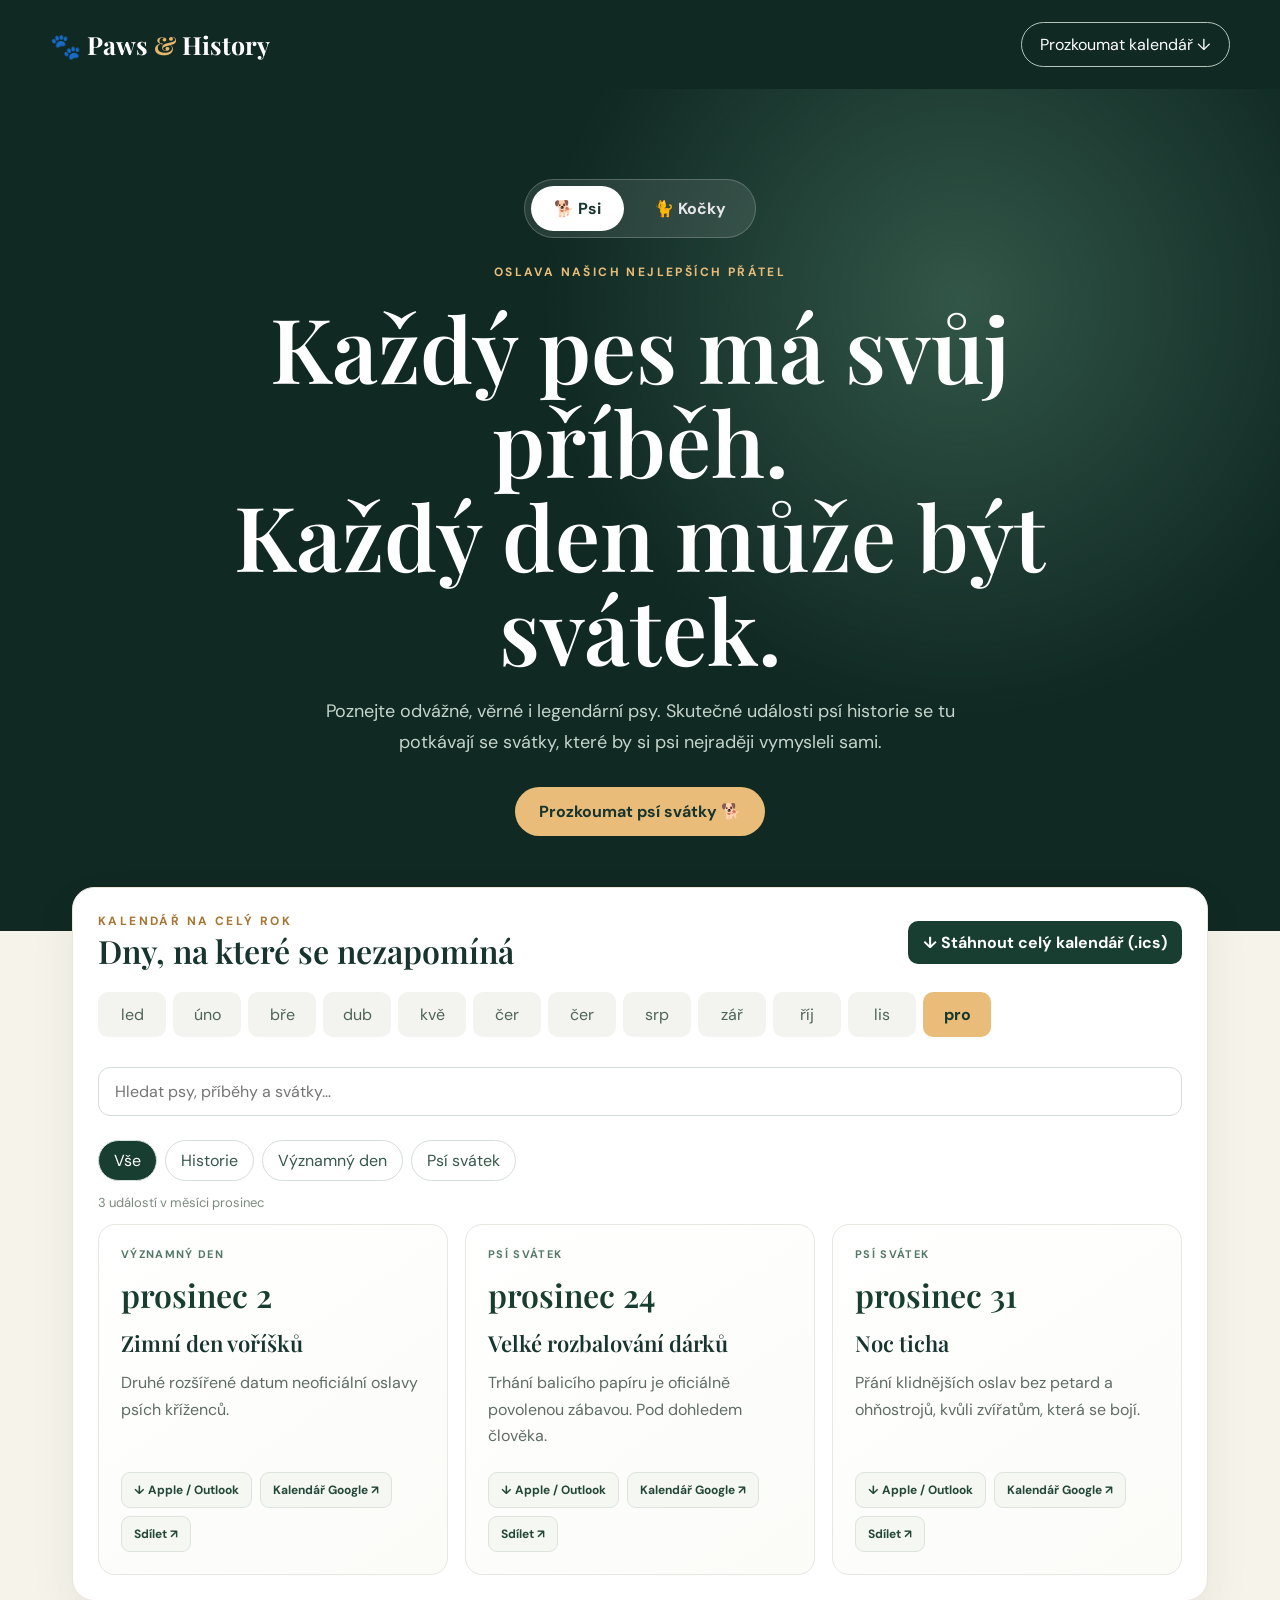
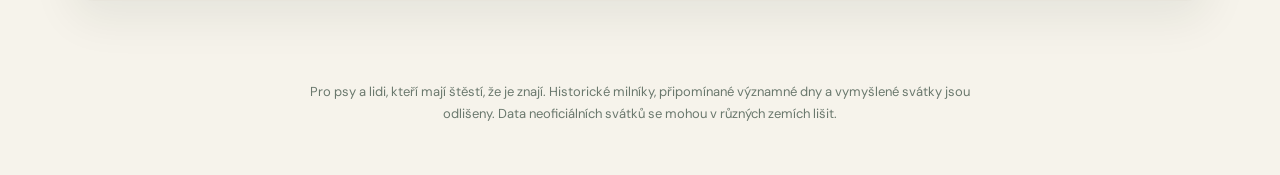
==== commit 218c1193: "Add Czech cat calendar with dog-cat switch and separate exports" ====
--- a/index.html
+++ b/index.html
@@ -1,11 +1,11 @@
 <!doctype html>
-<html lang="cs"><head><meta charset="utf-8"><meta name="viewport" content="width=device-width,initial-scale=1"><meta name="theme-color" content="#102923"><meta name="description" content="Krásný kalendář psích hrdinů, historických událostí a veselých tradic."><title>Psí kalendář | Příběhy a svátky</title>
+<html lang="cs"><head><meta charset="utf-8"><meta name="viewport" content="width=device-width,initial-scale=1"><meta name="theme-color" content="#102923"><meta name="description" content="Krásný kalendář psích hrdinů, historických událostí a veselých tradic."><title>Psí a kočičí kalendář | Příběhy a svátky</title>
 <style>
 @import url('https://fonts.googleapis.com/css2?family=DM+Sans:wght@400;500;600;700&family=Playfair+Display:wght@500;600;700&display=swap');
 :root{font-family:'DM Sans',sans-serif;color:#18342e;background:#f6f3eb}*{box-sizing:border-box}body{margin:0}button,input,select{font:inherit}button{cursor:pointer}header{background:#102923;color:#fff;padding:22px max(22px,calc((100vw - 1180px)/2))}nav{display:flex;align-items:center;justify-content:space-between;gap:16px;flex-wrap:wrap}.brand{font-family:'Playfair Display',serif;font-size:25px;font-weight:700}.brand span{color:#e6b66c}.navbtn,.ghost{border:1px solid #b4c6bc;background:transparent;color:inherit;border-radius:99px;padding:11px 18px}.hero{padding:90px 22px 95px;text-align:center;background:radial-gradient(circle at 75% 25%,#325648 0,transparent 36%),#102923;color:#fff}.eyebrow{text-transform:uppercase;letter-spacing:.2em;color:#e9bd79;font-size:12px;font-weight:700}.hero h1{font:600 clamp(46px,7vw,92px)/1.05 'Playfair Display',serif;max-width:900px;margin:20px auto}.hero p{color:#c6d5cc;font-size:18px;max-width:630px;margin:0 auto 30px;line-height:1.7}.primary{border:0;border-radius:99px;background:#e9bd79;color:#18342e;padding:14px 24px;font-weight:700}.shell{max-width:1180px;margin:-44px auto 80px;padding:0 22px}.panel{background:#fff;border:1px solid #e8e5dc;border-radius:22px;box-shadow:0 18px 45px #10292312;padding:25px}.toolbar{display:flex;justify-content:space-between;align-items:center;flex-wrap:wrap;gap:16px;margin-bottom:20px}.toolbar h2{font:600 32px 'Playfair Display',serif;margin:0}.filters{display:flex;gap:8px;flex-wrap:wrap}.filter{border:1px solid #d6ded7;background:#fff;color:#36594b;border-radius:99px;padding:9px 15px}.filter.active{background:#183d31;color:white}.search{border:1px solid #d6ded7;border-radius:12px;padding:13px 16px;width:100%;margin:18px 0 24px}.months{display:flex;gap:7px;overflow-x:auto;padding-bottom:12px}.month{border:0;border-radius:10px;background:#f3f4ef;padding:12px 15px;min-width:68px;color:#4e645a}.month.active{background:#e9bd79;color:#17362d;font-weight:700}.events{display:grid;grid-template-columns:repeat(auto-fit,minmax(270px,1fr));gap:17px}.event{border:1px solid #e5e9e2;border-radius:17px;padding:22px;display:flex;flex-direction:column;gap:12px;background:linear-gradient(145deg,#fff,#fbfcf8)}.tag{font-size:11px;text-transform:uppercase;letter-spacing:.12em;font-weight:700;color:#547969}.date{font:600 32px 'Playfair Display',serif;color:#183d31}.event h3{font:600 22px 'Playfair Display',serif;margin:0}.event p{line-height:1.65;color:#5d6d64;margin:0;flex:1}.actions{display:flex;gap:8px;flex-wrap:wrap;margin-top:10px}.actions button,.actions a{border:1px solid #dce4dc;border-radius:9px;padding:9px 12px;background:#f4f7f2;color:#234739;text-decoration:none;font-size:12px;font-weight:700}.footer{text-align:center;color:#6a786d;font-size:13px;margin:50px auto;max-width:700px;padding:0 20px;line-height:1.7}.empty{padding:45px;text-align:center;color:#6a786d}.export{display:flex;gap:10px;flex-wrap:wrap}.export button{border:0;background:#183d31;color:white;border-radius:10px;padding:11px 15px;font-weight:700}a{color:inherit}@media(max-width:600px){.hero{padding:65px 20px 85px}.panel{padding:17px}.toolbar h2{font-size:27px}.events{grid-template-columns:1fr}}
-</style></head><body>
+body.cat{background:#faf3f8}body.cat header{background:#32223d}body.cat .hero{background:radial-gradient(circle at 75% 25%,#6a456c 0,transparent 36%),#32223d}body.cat .primary,body.cat .month.active{background:#e9b7d6}body.cat .filter.active,body.cat .export button{background:#5b365e}body.cat .date{color:#5b365e}.species{display:flex;gap:7px;justify-content:center;margin:0 auto 26px;background:#ffffff19;border:1px solid #ffffff35;padding:6px;border-radius:99px;width:max-content}.species button{border:0;border-radius:99px;background:transparent;color:#e8e6e8;padding:12px 23px;font-weight:700}.species button.active{background:#fff;color:#18342e}body.cat .species button.active{color:#5b365e}</style></head><body>
 <header><nav><div class="brand">🐾 Paws <span>&</span> History</div><button class="navbtn" onclick="document.getElementById('calendar').scrollIntoView({behavior:'smooth'})">Prozkoumat kalendář ↓</button></nav></header>
-<section class="hero"><div class="eyebrow">Oslava našich nejlepších přátel</div><h1>Každý pes má svůj příběh.<br>Každý den může být svátek.</h1><p>Poznejte odvážné, věrné i legendární psy. Skutečné události psí historie se tu potkávají se svátky, které by si psi nejraději vymysleli sami.</p><button class="primary" onclick="document.getElementById('calendar').scrollIntoView({behavior:'smooth'})">Prozkoumat psí svátky 🐕</button></section>
+<section class="hero"><div class="species"><button id="dogTab" class="active" onclick="switchAnimal('dog')">🐕 Psi</button><button id="catTab" onclick="switchAnimal('cat')">🐈 Kočky</button></div><div class="eyebrow" id="heroEyebrow">Oslava našich nejlepších přátel</div><h1 id="heroTitle">Každý pes má svůj příběh.<br>Každý den může být svátek.</h1><p id="heroDescription">Poznejte odvážné, věrné i legendární psy. Skutečné události psí historie se tu potkávají se svátky, které by si psi nejraději vymysleli sami.</p><button class="primary" onclick="document.getElementById('calendar').scrollIntoView({behavior:'smooth'})" id="heroAction">Prozkoumat psí svátky 🐕</button></section>
 <main class="shell" id="calendar"><div class="panel"><div class="toolbar"><div><div class="eyebrow" style="color:#a67532">Kalendář na celý rok</div><h2>Dny, na které se nezapomíná</h2></div><div class="export"><button onclick="downloadAll()">↓ Stáhnout celý kalendář (.ics)</button></div></div><div class="months" id="months"></div><input class="search" id="search" placeholder="Hledat psy, příběhy a svátky…" aria-label="Hledat události"><div class="filters" id="filters"></div><p id="count" style="color:#7a8b7f;font-size:13px"></p><div class="events" id="events"></div></div></main>
 <footer class="footer">Pro psy a lidi, kteří mají štěstí, že je znají. Historické milníky, připomínané významné dny a vymyšlené svátky jsou odlišeny. Data neoficiálních svátků se mohou v různých zemích lišit.</footer>
 <script>
@@ -46,16 +46,24 @@
 [12,24,"Velké rozbalování dárků","Psí svátek","Trhání balicího papíru je oficiálně povolenou zábavou. Pod dohledem člověka."],
 [12,31,"Noc ticha","Psí svátek","Přání klidnějších oslav bez petard a ohňostrojů, kvůli zvířatům, která se bojí."]
 ].map((a,i)=>({month:a[0],day:a[1],title:a[2],type:a[3],description:a[4],id:i}));
+const C=[[1,12,"Den posvátné krabice","Kočičí svátek","Drahý pelíšek prohrává s kartonovou krabicí."],[1,29,"Den kočičího dozoru","Kočičí svátek","Každá domácí práce potřebuje kočičí inspekci."],[2,17,"Italský den koček","Významný den","V Itálii se 17. února slaví den koček."],[2,22,"Japonský den koček","Významný den","V Japonsku připadá den koček na 22. února."],[3,5,"Den výběrového mazlení","Kočičí svátek","Mazlení jen na výslovnou žádost kočky."],[3,21,"Den shozených předmětů","Kočičí svátek","Každá věc na polici je experiment s gravitací."],[4,4,"Světový den toulavých zvířat","Významný den","Připomínka pomoci opuštěným zvířatům."],[4,11,"Den domácích mazlíčků","Významný den","Den věnovaný péči o domácí zvířata."],[5,8,"Den předení","Kočičí svátek","Dnešní soundtrack: spokojené vrnění."],[5,27,"Den královského odpočinku","Kočičí svátek","Šestnáct hodin spánku je minimum."],[6,4,"Den obsazené klávesnice","Kočičí svátek","Nejdůležitější dokument je ten, na kterém kočka právě leží."],[6,24,"Den nočního sprintu","Kočičí svátek","Ve tři ráno začíná závod přes obývák."],[7,7,"Den ignorování člověka","Kočičí svátek","Volání jménem je jen nezávazný návrh."],[7,29,"Den kočičích vousků","Kočičí svátek","Vousky jsou citlivý smyslový nástroj."],[8,8,"Mezinárodní den koček","Významný den","Mezinárodní den koček se připomíná od roku 2002."],[8,17,"Den černých koček","Významný den","V některých zemích den věnovaný adopcím černých koček."],[8,22,"Den návštěvy veterináře","Významný den","Připomínka preventivních prohlídek."],[9,3,"Den otevřené skříně","Kočičí svátek","Čisté oblečení je ideální pelíšek."],[9,23,"Den pozorování z okna","Kočičí svátek","Každý pták za oknem je událost."],[10,4,"Světový den zvířat","Významný den","Mezinárodní den ochrany zvířat."],[10,16,"Den volně žijících koček","Významný den","V USA se připomíná National Feral Cat Day."],[10,18,"Félicette ve vesmíru","Historie","V roce 1963 se francouzská kočka Félicette stala první kočkou, která absolvovala let do vesmíru a vrátila se živá. Později byla utracena kvůli výzkumu."],[10,27,"Britský den černých koček","Významný den","National Black Cat Day podporuje adopce černých koček."],[11,6,"Den neviditelné kočky","Kočičí svátek","Kočka zmizela do příliš malé krabice."],[11,17,"Den teplého radiátoru","Kočičí svátek","Každé teplé místo patří kočce."],[12,5,"Den půlnočního mňoukání","Kočičí svátek","Důležité oznámení ve 2:43."],[12,24,"Den vánočního stromku","Kočičí svátek","Stromeček je interaktivní instalace."],[12,31,"Silvestr bez petard","Kočičí svátek","Přejeme klidné oslavy bez pyrotechniky."]].map((a,i)=>({month:a[0],day:a[1],title:a[2],type:a[3],description:a[4],id:i,animal:'cat'}));
 const months=['leden','únor','březen','duben','květen','červen','červenec','srpen','září','říjen','listopad','prosinec'];
-let selected=new Date().getMonth()+1,category='Vše';
+let selected=new Date().getMonth()+1,category='Vše',animal='dog';
+function switchAnimal(a){animal=a;category='Vše';$('search').value='';history.replaceState(null,'',location.pathname+location.search+'#'+a);render()}
 const $=id=>document.getElementById(id);
 const pad=n=>String(n).padStart(2,'0');
 const esc=s=>String(s).replace(/[&<>"']/g,c=>({'&':'&amp;','<':'&lt;','>':'&gt;','"':'&quot;',"'":'&#39;'}[c]));
 const eventDate=e=>new Date(new Date().getFullYear(),e.month-1,e.day);
 function render(){
+document.body.classList.toggle('cat',animal==='cat');$('dogTab').classList.toggle('active',animal==='dog');$('catTab').classList.toggle('active',animal==='cat');
+$('heroEyebrow').textContent=animal==='dog'?'Oslava našich nejlepších přátel':'Kalendář kočičích veličenstev';
+$('heroTitle').innerHTML=animal==='dog'?'Každý pes má svůj příběh.<br>Každý den může být svátek.':'Každá kočka má svůj příběh.<br>A každý den jí patří.';
+$('heroDescription').textContent=animal==='dog'?'Poznejte odvážné, věrné i legendární psy. Skutečné události psí historie se tu potkávají se svátky, které by si psi nejraději vymysleli sami.':'Historické kočičí osobnosti, významné dny i svátky, které by si kočky bez váhání nařídily. Lidé smějí přihlížet.';
+$('heroAction').textContent=animal==='dog'?'Prozkoumat psí svátky 🐕':'Prozkoumat kočičí svátky 🐈';
+$('search').placeholder=animal==='dog'?'Hledat psy, příběhy a svátky…':'Hledat kočky, příběhy a svátky…';
 $('months').innerHTML=months.map((m,i)=>'<button class="month '+(selected===i+1?'active':'')+'" onclick="selected='+(i+1)+';render()">'+m.slice(0,3)+'</button>').join('');
-$('filters').innerHTML=['Vše','Historie','Významný den','Psí svátek'].map(c=>'<button class="filter '+(category===c?'active':'')+'" onclick="category=\''+c+'\';render()">'+c+'</button>').join('');
-let q=$('search').value.toLowerCase();let items=E.filter(e=>(e.month===selected||q)&& (category==='Vše'||e.type===category) &&(!q||(e.title+' '+e.description+' '+e.type).toLowerCase().includes(q)));
+$('filters').innerHTML=['Vše','Historie','Významný den',animal==='dog'?'Psí svátek':'Kočičí svátek'].map(c=>'<button class="filter '+(category===c?'active':'')+'" onclick="category=\''+c+'\';render()">'+c+'</button>').join('');
+let q=$('search').value.toLowerCase();let items=(animal==='dog'?E:C).filter(e=>(e.month===selected||q)&& (category==='Vše'||e.type===category) &&(!q||(e.title+' '+e.description+' '+e.type).toLowerCase().includes(q)));
 $('count').textContent=items.length+' událostí'+(q?' nalezeno':' v měsíci '+months[selected-1]);
 $('events').innerHTML=items.length?items.map(e=>'<article class="event"><span class="tag">'+esc(e.type)+'</span><div class="date">'+months[e.month-1]+' '+e.day+'</div><h3>'+esc(e.title)+'</h3><p>'+esc(e.description)+'</p><div class="actions"><button onclick="downloadOne('+e.id+')">↓ Apple / Outlook</button><button onclick="google('+e.id+')">Kalendář Google ↗</button><button onclick="share('+e.id+')">Sdílet ↗</button></div></article>').join(''):'<div class="empty">Žádné události. Zkuste jiný měsíc nebo hledání.</div>';
 }
@@ -63,10 +71,10 @@
 function stamp(d){return d.getUTCFullYear()+pad(d.getUTCMonth()+1)+pad(d.getUTCDate())+'T'+pad(d.getUTCHours())+pad(d.getUTCMinutes())+pad(d.getUTCSeconds())+'Z'}
 function icsDate(e){return new Date().getFullYear()+pad(e.month)+pad(e.day)}
 function icsEsc(s){return s.replace(/\\/g,'\\\\').replace(/\n/g,'\\n').replace(/,/g,'\\,').replace(/;/g,'\\;')}
-function entry(e){let start=icsDate(e),end=new Date(new Date().getFullYear(),e.month-1,e.day+1);return ['BEGIN:VEVENT','UID:paws-history-'+e.id+'@paws-and-history','DTSTAMP:'+stamp(new Date()),'DTSTART;VALUE=DATE:'+start,'DTEND;VALUE=DATE:'+end.getFullYear()+pad(end.getMonth()+1)+pad(end.getDate()),'RRULE:FREQ=YEARLY','SUMMARY:'+icsEsc('🐾 '+e.title),'DESCRIPTION:'+icsEsc(e.description+' | '+e.type),'END:VEVENT'].join('\r\n')}
+function entry(e){let start=icsDate(e),end=new Date(new Date().getFullYear(),e.month-1,e.day+1);return ['BEGIN:VEVENT','UID:paws-history-'+(e.animal||'dog')+'-'+e.id+'@paws-and-history','DTSTAMP:'+stamp(new Date()),'DTSTART;VALUE=DATE:'+start,'DTEND;VALUE=DATE:'+end.getFullYear()+pad(end.getMonth()+1)+pad(end.getDate()),'RRULE:FREQ=YEARLY','SUMMARY:'+icsEsc('🐾 '+e.title),'DESCRIPTION:'+icsEsc(e.description+' | '+e.type),'END:VEVENT'].join('\r\n')}
 function download(items,name){let txt='BEGIN:VCALENDAR\r\nVERSION:2.0\r\nPRODID:-//Paws and History//EN\r\nCALSCALE:GREGORIAN\r\n'+items.map(entry).join('\r\n')+'\r\nEND:VCALENDAR\r\n';let u=URL.createObjectURL(new Blob([txt],{type:'text/calendar;charset=utf-8'}));let a=document.createElement('a');a.href=u;a.download=name;a.click();setTimeout(()=>URL.revokeObjectURL(u),2000)}
-function downloadOne(i){download([E[i]],'paws-history-event.ics')}function downloadAll(){download(E,'paws-and-history-full-calendar.ics')}
-function google(i){let e=E[i],year=new Date().getFullYear(),start=year+pad(e.month)+pad(e.day),end=new Date(year,e.month-1,e.day+1),endS=end.getFullYear()+pad(end.getMonth()+1)+pad(end.getDate());let p=new URLSearchParams({action:'TEMPLATE',text:'🐾 '+e.title,details:e.description+' ('+e.type+'). Opakuje se každý rok.',dates:start+'/'+endS,recur:'RRULE:FREQ=YEARLY'});window.open('https://calendar.google.com/calendar/render?'+p,'_blank','noopener')}
-async function share(i){let e=E[i],text=e.title+' — '+e.description,url=location.href.split('#')[0]+'#event-'+e.id;if(navigator.share){try{await navigator.share({title:e.title,text,url});return}catch(_){}}if(navigator.clipboard){await navigator.clipboard.writeText(text+' '+url);alert('Událost zkopírována do schránky.')}else prompt('Copy event:',text+' '+url)}
-let hash=location.hash.match(/event-(\d+)/);if(hash&&E[+hash[1]])selected=E[+hash[1]].month;render();
+function activeEvents(){return animal==='dog'?E:C}function downloadOne(i){download([activeEvents()[i]],animal+'-calendar-event.ics')}function downloadAll(){download(activeEvents(),animal+'-calendar.ics')}
+function google(i){let e=activeEvents()[i],year=new Date().getFullYear(),start=year+pad(e.month)+pad(e.day),end=new Date(year,e.month-1,e.day+1),endS=end.getFullYear()+pad(end.getMonth()+1)+pad(end.getDate());let p=new URLSearchParams({action:'TEMPLATE',text:'🐾 '+e.title,details:e.description+' ('+e.type+'). Opakuje se každý rok.',dates:start+'/'+endS,recur:'RRULE:FREQ=YEARLY'});window.open('https://calendar.google.com/calendar/render?'+p,'_blank','noopener')}
+async function share(i){let e=activeEvents()[i],text=e.title+' — '+e.description,url=location.href.split('#')[0]+'#'+animal+'-event-'+e.id;if(navigator.share){try{await navigator.share({title:e.title,text,url});return}catch(_){}}if(navigator.clipboard){await navigator.clipboard.writeText(text+' '+url);alert('Událost zkopírována do schránky.')}else prompt('Copy event:',text+' '+url)}
+let hash=location.hash.match(/(dog|cat)-event-(\d+)/);if(hash){animal=hash[1];let item=(animal==='dog'?E:C)[+hash[2]];if(item)selected=item.month;}else if(location.hash==='#cat')animal='cat';render();
 </script></body></html>
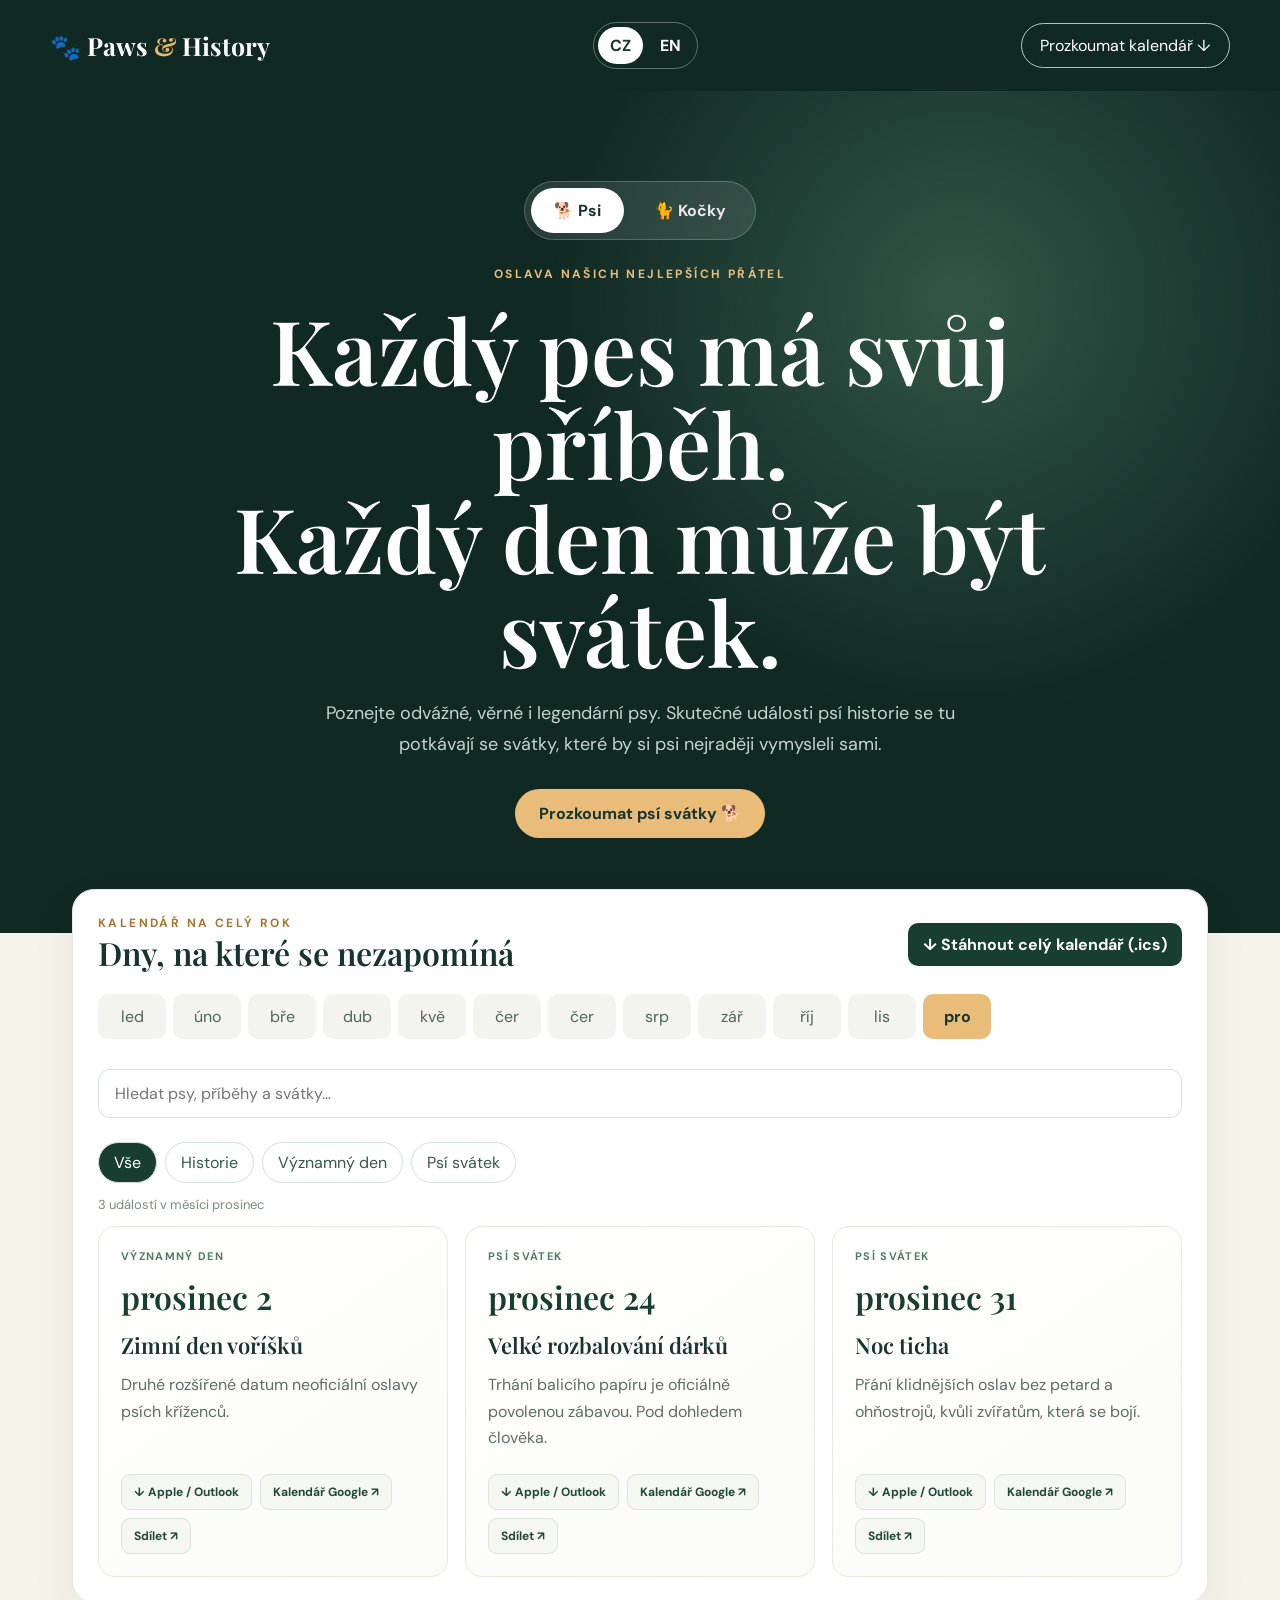
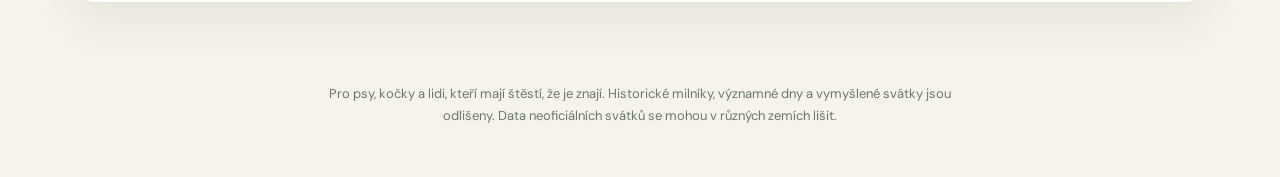
==== commit 1bf71aa2: "Add Czech-English language toggle and translations for all dog and cat events" ====
--- a/index.html
+++ b/index.html
@@ -3,11 +3,11 @@
 <style>
 @import url('https://fonts.googleapis.com/css2?family=DM+Sans:wght@400;500;600;700&family=Playfair+Display:wght@500;600;700&display=swap');
 :root{font-family:'DM Sans',sans-serif;color:#18342e;background:#f6f3eb}*{box-sizing:border-box}body{margin:0}button,input,select{font:inherit}button{cursor:pointer}header{background:#102923;color:#fff;padding:22px max(22px,calc((100vw - 1180px)/2))}nav{display:flex;align-items:center;justify-content:space-between;gap:16px;flex-wrap:wrap}.brand{font-family:'Playfair Display',serif;font-size:25px;font-weight:700}.brand span{color:#e6b66c}.navbtn,.ghost{border:1px solid #b4c6bc;background:transparent;color:inherit;border-radius:99px;padding:11px 18px}.hero{padding:90px 22px 95px;text-align:center;background:radial-gradient(circle at 75% 25%,#325648 0,transparent 36%),#102923;color:#fff}.eyebrow{text-transform:uppercase;letter-spacing:.2em;color:#e9bd79;font-size:12px;font-weight:700}.hero h1{font:600 clamp(46px,7vw,92px)/1.05 'Playfair Display',serif;max-width:900px;margin:20px auto}.hero p{color:#c6d5cc;font-size:18px;max-width:630px;margin:0 auto 30px;line-height:1.7}.primary{border:0;border-radius:99px;background:#e9bd79;color:#18342e;padding:14px 24px;font-weight:700}.shell{max-width:1180px;margin:-44px auto 80px;padding:0 22px}.panel{background:#fff;border:1px solid #e8e5dc;border-radius:22px;box-shadow:0 18px 45px #10292312;padding:25px}.toolbar{display:flex;justify-content:space-between;align-items:center;flex-wrap:wrap;gap:16px;margin-bottom:20px}.toolbar h2{font:600 32px 'Playfair Display',serif;margin:0}.filters{display:flex;gap:8px;flex-wrap:wrap}.filter{border:1px solid #d6ded7;background:#fff;color:#36594b;border-radius:99px;padding:9px 15px}.filter.active{background:#183d31;color:white}.search{border:1px solid #d6ded7;border-radius:12px;padding:13px 16px;width:100%;margin:18px 0 24px}.months{display:flex;gap:7px;overflow-x:auto;padding-bottom:12px}.month{border:0;border-radius:10px;background:#f3f4ef;padding:12px 15px;min-width:68px;color:#4e645a}.month.active{background:#e9bd79;color:#17362d;font-weight:700}.events{display:grid;grid-template-columns:repeat(auto-fit,minmax(270px,1fr));gap:17px}.event{border:1px solid #e5e9e2;border-radius:17px;padding:22px;display:flex;flex-direction:column;gap:12px;background:linear-gradient(145deg,#fff,#fbfcf8)}.tag{font-size:11px;text-transform:uppercase;letter-spacing:.12em;font-weight:700;color:#547969}.date{font:600 32px 'Playfair Display',serif;color:#183d31}.event h3{font:600 22px 'Playfair Display',serif;margin:0}.event p{line-height:1.65;color:#5d6d64;margin:0;flex:1}.actions{display:flex;gap:8px;flex-wrap:wrap;margin-top:10px}.actions button,.actions a{border:1px solid #dce4dc;border-radius:9px;padding:9px 12px;background:#f4f7f2;color:#234739;text-decoration:none;font-size:12px;font-weight:700}.footer{text-align:center;color:#6a786d;font-size:13px;margin:50px auto;max-width:700px;padding:0 20px;line-height:1.7}.empty{padding:45px;text-align:center;color:#6a786d}.export{display:flex;gap:10px;flex-wrap:wrap}.export button{border:0;background:#183d31;color:white;border-radius:10px;padding:11px 15px;font-weight:700}a{color:inherit}@media(max-width:600px){.hero{padding:65px 20px 85px}.panel{padding:17px}.toolbar h2{font-size:27px}.events{grid-template-columns:1fr}}
-body.cat{background:#faf3f8}body.cat header{background:#32223d}body.cat .hero{background:radial-gradient(circle at 75% 25%,#6a456c 0,transparent 36%),#32223d}body.cat .primary,body.cat .month.active{background:#e9b7d6}body.cat .filter.active,body.cat .export button{background:#5b365e}body.cat .date{color:#5b365e}.species{display:flex;gap:7px;justify-content:center;margin:0 auto 26px;background:#ffffff19;border:1px solid #ffffff35;padding:6px;border-radius:99px;width:max-content}.species button{border:0;border-radius:99px;background:transparent;color:#e8e6e8;padding:12px 23px;font-weight:700}.species button.active{background:#fff;color:#18342e}body.cat .species button.active{color:#5b365e}</style></head><body>
-<header><nav><div class="brand">🐾 Paws <span>&</span> History</div><button class="navbtn" onclick="document.getElementById('calendar').scrollIntoView({behavior:'smooth'})">Prozkoumat kalendář ↓</button></nav></header>
+body.cat{background:#faf3f8}body.cat header{background:#32223d}body.cat .hero{background:radial-gradient(circle at 75% 25%,#6a456c 0,transparent 36%),#32223d}body.cat .primary,body.cat .month.active{background:#e9b7d6}body.cat .filter.active,body.cat .export button{background:#5b365e}body.cat .date{color:#5b365e}.species{display:flex;gap:7px;justify-content:center;margin:0 auto 26px;background:#ffffff19;border:1px solid #ffffff35;padding:6px;border-radius:99px;width:max-content}.species button{border:0;border-radius:99px;background:transparent;color:#e8e6e8;padding:12px 23px;font-weight:700}.species button.active{background:#fff;color:#18342e}body.cat .species button.active{color:#5b365e}.languages{display:flex;gap:5px;border:1px solid #ffffff55;border-radius:99px;padding:4px}.languages button{background:transparent;color:#fff;border:0;border-radius:99px;padding:8px 12px;font-weight:700}.languages button.active{background:#fff;color:#19382e}body.cat .languages button.active{color:#5b365e}</style></head><body>
+<header><nav><div class="brand">🐾 Paws <span>&</span> History</div><div class="languages" aria-label="Language"><button id="langCS" onclick="setLanguage('cs')">CZ</button><button id="langEN" onclick="setLanguage('en')">EN</button></div><button class="navbtn" onclick="document.getElementById('calendar').scrollIntoView({behavior:'smooth'})"><span id="navExplore">Prozkoumat kalendář ↓</span></button></nav></header>
 <section class="hero"><div class="species"><button id="dogTab" class="active" onclick="switchAnimal('dog')">🐕 Psi</button><button id="catTab" onclick="switchAnimal('cat')">🐈 Kočky</button></div><div class="eyebrow" id="heroEyebrow">Oslava našich nejlepších přátel</div><h1 id="heroTitle">Každý pes má svůj příběh.<br>Každý den může být svátek.</h1><p id="heroDescription">Poznejte odvážné, věrné i legendární psy. Skutečné události psí historie se tu potkávají se svátky, které by si psi nejraději vymysleli sami.</p><button class="primary" onclick="document.getElementById('calendar').scrollIntoView({behavior:'smooth'})" id="heroAction">Prozkoumat psí svátky 🐕</button></section>
-<main class="shell" id="calendar"><div class="panel"><div class="toolbar"><div><div class="eyebrow" style="color:#a67532">Kalendář na celý rok</div><h2>Dny, na které se nezapomíná</h2></div><div class="export"><button onclick="downloadAll()">↓ Stáhnout celý kalendář (.ics)</button></div></div><div class="months" id="months"></div><input class="search" id="search" placeholder="Hledat psy, příběhy a svátky…" aria-label="Hledat události"><div class="filters" id="filters"></div><p id="count" style="color:#7a8b7f;font-size:13px"></p><div class="events" id="events"></div></div></main>
-<footer class="footer">Pro psy a lidi, kteří mají štěstí, že je znají. Historické milníky, připomínané významné dny a vymyšlené svátky jsou odlišeny. Data neoficiálních svátků se mohou v různých zemích lišit.</footer>
+<main class="shell" id="calendar"><div class="panel"><div class="toolbar"><div><div class="eyebrow" style="color:#a67532"><span id="collectionTitle">Kalendář na celý rok</span></div><h2 id="sectionTitle">Dny, na které se nezapomíná</h2></div><div class="export"><button onclick="downloadAll()"><span id="downloadLabel">↓ Stáhnout celý kalendář (.ics)</span></button></div></div><div class="months" id="months"></div><input class="search" id="search" placeholder="Hledat psy, příběhy a svátky…" aria-label="Hledat události"><div class="filters" id="filters"></div><p id="count" style="color:#7a8b7f;font-size:13px"></p><div class="events" id="events"></div></div></main>
+<footer class="footer" id="footerText">Pro psy a lidi, kteří mají štěstí, že je znají. Historické milníky, připomínané významné dny a vymyšlené svátky jsou odlišeny. Data neoficiálních svátků se mohou v různých zemích lišit.</footer>
 <script>
 const E=[
 [1,1,"Den velkého dospávání","Psí svátek","Žádné ranní vstávání ani budíky. Jen deky a pradávné umění nedělat vůbec nic."],
@@ -49,23 +49,34 @@
 const C=[[1,12,"Den posvátné krabice","Kočičí svátek","Drahý pelíšek prohrává s kartonovou krabicí."],[1,29,"Den kočičího dozoru","Kočičí svátek","Každá domácí práce potřebuje kočičí inspekci."],[2,17,"Italský den koček","Významný den","V Itálii se 17. února slaví den koček."],[2,22,"Japonský den koček","Významný den","V Japonsku připadá den koček na 22. února."],[3,5,"Den výběrového mazlení","Kočičí svátek","Mazlení jen na výslovnou žádost kočky."],[3,21,"Den shozených předmětů","Kočičí svátek","Každá věc na polici je experiment s gravitací."],[4,4,"Světový den toulavých zvířat","Významný den","Připomínka pomoci opuštěným zvířatům."],[4,11,"Den domácích mazlíčků","Významný den","Den věnovaný péči o domácí zvířata."],[5,8,"Den předení","Kočičí svátek","Dnešní soundtrack: spokojené vrnění."],[5,27,"Den královského odpočinku","Kočičí svátek","Šestnáct hodin spánku je minimum."],[6,4,"Den obsazené klávesnice","Kočičí svátek","Nejdůležitější dokument je ten, na kterém kočka právě leží."],[6,24,"Den nočního sprintu","Kočičí svátek","Ve tři ráno začíná závod přes obývák."],[7,7,"Den ignorování člověka","Kočičí svátek","Volání jménem je jen nezávazný návrh."],[7,29,"Den kočičích vousků","Kočičí svátek","Vousky jsou citlivý smyslový nástroj."],[8,8,"Mezinárodní den koček","Významný den","Mezinárodní den koček se připomíná od roku 2002."],[8,17,"Den černých koček","Významný den","V některých zemích den věnovaný adopcím černých koček."],[8,22,"Den návštěvy veterináře","Významný den","Připomínka preventivních prohlídek."],[9,3,"Den otevřené skříně","Kočičí svátek","Čisté oblečení je ideální pelíšek."],[9,23,"Den pozorování z okna","Kočičí svátek","Každý pták za oknem je událost."],[10,4,"Světový den zvířat","Významný den","Mezinárodní den ochrany zvířat."],[10,16,"Den volně žijících koček","Významný den","V USA se připomíná National Feral Cat Day."],[10,18,"Félicette ve vesmíru","Historie","V roce 1963 se francouzská kočka Félicette stala první kočkou, která absolvovala let do vesmíru a vrátila se živá. Později byla utracena kvůli výzkumu."],[10,27,"Britský den černých koček","Významný den","National Black Cat Day podporuje adopce černých koček."],[11,6,"Den neviditelné kočky","Kočičí svátek","Kočka zmizela do příliš malé krabice."],[11,17,"Den teplého radiátoru","Kočičí svátek","Každé teplé místo patří kočce."],[12,5,"Den půlnočního mňoukání","Kočičí svátek","Důležité oznámení ve 2:43."],[12,24,"Den vánočního stromku","Kočičí svátek","Stromeček je interaktivní instalace."],[12,31,"Silvestr bez petard","Kočičí svátek","Přejeme klidné oslavy bez pyrotechniky."]].map((a,i)=>({month:a[0],day:a[1],title:a[2],type:a[3],description:a[4],id:i,animal:'cat'}));
 const months=['leden','únor','březen','duben','květen','červen','červenec','srpen','září','říjen','listopad','prosinec'];
 let selected=new Date().getMonth()+1,category='Vše',animal='dog';
-function switchAnimal(a){animal=a;category='Vše';$('search').value='';history.replaceState(null,'',location.pathname+location.search+'#'+a);render()}
+function switchAnimal(a){animal=a;category=words[lang].all;$('search').value='';history.replaceState(null,'',location.pathname+location.search+'#'+a);render()}
+
+const translations={"dog":[["The Great Sleep-In","No alarms, no early walks. Just blankets and the ancient art of doing nothing."],["The Seeing Eye Founded","In 1929, the pioneering American guide-dog school The Seeing Eye was incorporated."],["The Serum Run Reaches Nome","In 1925, sled dogs delivered lifesaving diphtheria antitoxin to Nome, Alaska. Balto led the final leg; Togo and many other dogs played vital roles."],["Unconditional Love Day","Celebrating love that survives terrible haircuts, rainy walks and rustling treat bags."],["Love Your Pet Day","An informal day to appreciate our animal companions."],["Dog Biscuit Appreciation Day","An unofficial celebration of life's crunchy little joys."],["Remembering Hachikō","Hachikō died in 1935 after years of waiting at Tokyo's Shibuya Station for his late guardian."],["K9 Veterans Day","An informal observance honoring military and working dogs."],["National Puppy Day","A celebration of puppies that also encourages responsible adoption."],["World Stray Animals Day","A reminder that stray animals deserve humane care and protection."],["Hug Your Dog Day","A playful observance. Only hug a dog if they actually enjoy it."],["National Pet Day","Appreciating our pets and encouraging adoption and animal welfare."],["Lost Dog Awareness Day","A reminder to keep identification and microchip information up to date."],["International Dog Labor Day","Professional sleepers, guard barkers and crumb cleaners deserve a day off."],["Rescue Dog Day","Celebrating rescue dogs and the importance of adoption."],["Forever Puppy Day","Every dog is a puppy today. Age is just a human paperwork problem."],["The Endless Walk","The nose chooses the route. The human merely holds the leash."],["Selective Hearing Day","The words 'come here' are treated as an optional suggestion."],["Dezik and Tsygan Fly","In 1951, Soviet dogs Dezik and Tsygan survived a suborbital rocket flight."],["Mutt Day","An informal celebration of wonderful mixed-breed dogs."],["DOGust: Shelter Dog Birthdays","A symbolic birthday for rescued dogs whose actual birth dates are unknown."],["Spoil Your Dog Day","A day for extra attention, enrichment and suitable treats."],["Belka and Strelka Launch","In 1960, Belka and Strelka reached orbit and returned safely the following day."],["International Dog Day","A widely celebrated day devoted to dogs, their welfare and their place in our lives."],["Rainbow Bridge Remembrance Day","A quiet day to remember beloved animal companions who have died."],["The Great Sniffing Festival","Every tree, post and suspicious patch of grass deserves a full investigation."],["World Rabies Day","A global awareness day focused on rabies prevention."],["Black Dog Day","An informal observance supporting black dogs in shelters."],["World Animal Day","An international day dedicated to animals and their welfare."],["The Night of the Haunted Vacuum","All vacuum cleaners are officially grounded until morning."],["Laika Orbits Earth","In 1957, Laika became the first dog to orbit Earth aboard Sputnik 2. She did not survive, raising enduring animal-welfare questions."],["Freedom from the Leash Day","Celebrating safe and responsible off-leash adventures."],["Winter Mutt Day","A second widely observed informal day celebrating mixed-breed dogs."],["The Great Gift Unwrapping","Wrapping paper is now an approved enrichment activity. Supervision advised."],["A Quiet New Year's Eve","A wish for fewer fireworks and calmer celebrations for frightened animals."]],"cat":[["Sacred Cardboard Box Day","The expensive bed loses to a cardboard box. Again."],["Cat Supervisor Day","Every household task requires a feline inspection."],["Italian Cat Day","In Italy, cats are celebrated on February 17."],["Japanese Cat Day","Japan celebrates cats on February 22."],["Selective Cuddling Day","Cuddles are permitted only upon express feline request."],["Gravity Experiment Day","Every object on a shelf is a scientific experiment."],["World Stray Animals Day","A reminder to help abandoned and stray animals."],["National Pet Day","A day dedicated to caring for our animal companions."],["Purring Day","Today's soundtrack: contented purring."],["Royal Rest Day","Sixteen hours of sleep is the minimum."],["Keyboard Occupation Day","The most important document is the one the cat is lying on."],["Midnight Sprint Day","At 3 a.m., the living-room race begins."],["Ignore Your Human Day","Calling a cat by name is merely a suggestion."],["Whisker Appreciation Day","Whiskers are sophisticated sensory tools."],["International Cat Day","International Cat Day has been celebrated since 2002."],["Black Cat Day","In some countries, this day promotes the adoption of black cats."],["Take Your Cat to the Vet Day","A reminder of the importance of preventive checkups."],["Open Wardrobe Day","Freshly washed clothes make the perfect bed."],["Window Watching Day","Every bird outside is breaking news."],["World Animal Day","An international day dedicated to animal welfare."],["Feral Cat Day","National Feral Cat Day is observed in the United States."],["Félicette Goes to Space","In 1963, French cat Félicette became the first cat to travel to space and return alive. She was later euthanized for research."],["UK Black Cat Day","National Black Cat Day encourages black-cat adoption."],["Invisible Cat Day","The cat has vanished into a box that is clearly too small."],["Warm Radiator Day","Every warm spot belongs to the cat."],["Midnight Meowing Day","An important announcement at 2:43 a.m."],["Christmas Tree Day","The tree is an interactive installation. Secure the ornaments."],["Firework-Free New Year's Eve","Wishing everyone a peaceful celebration without loud fireworks."]]};
+const words={"cs":{"all":"Vše","history":"Historie","observance":"Významný den","playfulDog":"Psí svátek","playfulCat":"Kočičí svátek","days":"událostí","found":"nalezeno","inMonth":"v měsíci","google":"Kalendář Google","share":"Sdílet","empty":"Žádné události. Zkuste jiný měsíc nebo hledání.","copied":"Událost zkopírována do schránky.","yearly":"Opakuje se každý rok.","copy":"Kopírovat událost:"},"en":{"all":"All","history":"History","observance":"Observance","playfulDog":"Dog holiday","playfulCat":"Cat holiday","days":"events","found":"found","inMonth":"in","google":"Google Calendar","share":"Share","empty":"No events found. Try another month or search.","copied":"Event copied to clipboard.","yearly":"Repeats every year.","copy":"Copy event:"}};
+const monthsEN=['January','February','March','April','May','June','July','August','September','October','November','December'];
+let lang=localStorage.getItem('paws-lang')==='en'?'en':'cs';
+function trType(t){if(lang==='cs')return t;return t==='Historie'?'History':t==='Významný den'?'Observance':t==='Psí svátek'?'Dog holiday':'Cat holiday'}
+function localized(e){if(lang==='cs')return e;let t=translations[e.animal||'dog'][e.id];return {...e,title:t[0],description:t[1],type:trType(e.type)}}
+function setLanguage(l){lang=l;category=l==='en'?'All':'Vše';localStorage.setItem('paws-lang',l);document.documentElement.lang=l;$('search').value='';render()}
 const $=id=>document.getElementById(id);
 const pad=n=>String(n).padStart(2,'0');
 const esc=s=>String(s).replace(/[&<>"']/g,c=>({'&':'&amp;','<':'&lt;','>':'&gt;','"':'&quot;',"'":'&#39;'}[c]));
 const eventDate=e=>new Date(new Date().getFullYear(),e.month-1,e.day);
 function render(){
+const en=lang==='en';document.documentElement.lang=lang;$('langCS').classList.toggle('active',!en);$('langEN').classList.toggle('active',en);
+$('dogTab').textContent=en?'🐕 Dogs':'🐕 Psi';$('catTab').textContent=en?'🐈 Cats':'🐈 Kočky';$('navExplore').textContent=en?'Explore calendar ↓':'Prozkoumat kalendář ↓';$('collectionTitle').textContent=en?'The annual collection':'Kalendář na celý rok';$('sectionTitle').textContent=en?'Days worth remembering':'Dny, na které se nezapomíná';$('downloadLabel').textContent=en?'↓ Download calendar (.ics)':'↓ Stáhnout celý kalendář (.ics)';$('footerText').textContent=en?'For dogs, cats and the humans lucky enough to know them. Historical milestones, observances and imagined celebrations are labeled separately. Informal observance dates can vary by country.':'Pro psy, kočky a lidi, kteří mají štěstí, že je znají. Historické milníky, významné dny a vymyšlené svátky jsou odlišeny. Data neoficiálních svátků se mohou v různých zemích lišit.';
+
 document.body.classList.toggle('cat',animal==='cat');$('dogTab').classList.toggle('active',animal==='dog');$('catTab').classList.toggle('active',animal==='cat');
-$('heroEyebrow').textContent=animal==='dog'?'Oslava našich nejlepších přátel':'Kalendář kočičích veličenstev';
-$('heroTitle').innerHTML=animal==='dog'?'Každý pes má svůj příběh.<br>Každý den může být svátek.':'Každá kočka má svůj příběh.<br>A každý den jí patří.';
-$('heroDescription').textContent=animal==='dog'?'Poznejte odvážné, věrné i legendární psy. Skutečné události psí historie se tu potkávají se svátky, které by si psi nejraději vymysleli sami.':'Historické kočičí osobnosti, významné dny i svátky, které by si kočky bez váhání nařídily. Lidé smějí přihlížet.';
-$('heroAction').textContent=animal==='dog'?'Prozkoumat psí svátky 🐕':'Prozkoumat kočičí svátky 🐈';
-$('search').placeholder=animal==='dog'?'Hledat psy, příběhy a svátky…':'Hledat kočky, příběhy a svátky…';
-$('months').innerHTML=months.map((m,i)=>'<button class="month '+(selected===i+1?'active':'')+'" onclick="selected='+(i+1)+';render()">'+m.slice(0,3)+'</button>').join('');
-$('filters').innerHTML=['Vše','Historie','Významný den',animal==='dog'?'Psí svátek':'Kočičí svátek'].map(c=>'<button class="filter '+(category===c?'active':'')+'" onclick="category=\''+c+'\';render()">'+c+'</button>').join('');
-let q=$('search').value.toLowerCase();let items=(animal==='dog'?E:C).filter(e=>(e.month===selected||q)&& (category==='Vše'||e.type===category) &&(!q||(e.title+' '+e.description+' '+e.type).toLowerCase().includes(q)));
-$('count').textContent=items.length+' událostí'+(q?' nalezeno':' v měsíci '+months[selected-1]);
-$('events').innerHTML=items.length?items.map(e=>'<article class="event"><span class="tag">'+esc(e.type)+'</span><div class="date">'+months[e.month-1]+' '+e.day+'</div><h3>'+esc(e.title)+'</h3><p>'+esc(e.description)+'</p><div class="actions"><button onclick="downloadOne('+e.id+')">↓ Apple / Outlook</button><button onclick="google('+e.id+')">Kalendář Google ↗</button><button onclick="share('+e.id+')">Sdílet ↗</button></div></article>').join(''):'<div class="empty">Žádné události. Zkuste jiný měsíc nebo hledání.</div>';
+$('heroEyebrow').textContent=en?(animal==='dog'?'Celebrating our best friends':'A calendar for feline royalty'):(animal==='dog'?'Oslava našich nejlepších přátel':'Kalendář kočičích veličenstev');
+$('heroTitle').innerHTML=en?(animal==='dog'?'Every dog has a story.<br>Every day deserves a tail.':'Every cat has a story.<br>And every day belongs to them.'):(animal==='dog'?'Každý pes má svůj příběh.<br>Každý den může být svátek.':'Každá kočka má svůj příběh.<br>A každý den jí patří.');
+$('heroDescription').textContent=en?(animal==='dog'?'Discover brave, loyal and legendary dogs. Real history meets the holidays dogs would invent for themselves.':'Explore famous felines, real milestones and holidays cats would declare without consulting anyone.'):(animal==='dog'?'Poznejte odvážné, věrné i legendární psy. Skutečné události psí historie se tu potkávají se svátky, které by si psi nejraději vymysleli sami.':'Historické kočičí osobnosti, významné dny i svátky, které by si kočky bez váhání nařídily. Lidé smějí přihlížet.');
+$('heroAction').textContent=en?(animal==='dog'?'Explore dog holidays 🐕':'Explore cat holidays 🐈'):(animal==='dog'?'Prozkoumat psí svátky 🐕':'Prozkoumat kočičí svátky 🐈');
+$('search').placeholder=en?'Search animals, stories and holidays…':(animal==='dog'?'Hledat psy, příběhy a svátky…':'Hledat kočky, příběhy a svátky…');
+$('months').innerHTML=(en?monthsEN:months).map((m,i)=>'<button class="month '+(selected===i+1?'active':'')+'" onclick="selected='+(i+1)+';render()">'+m.slice(0,3)+'</button>').join('');
+$('filters').innerHTML=[words[lang].all,words[lang].history,words[lang].observance,animal==='dog'?words[lang].playfulDog:words[lang].playfulCat].map(c=>'<button class="filter '+(category===c?'active':'')+'" onclick="category=\''+c+'\';render()">'+c+'</button>').join('');
+let q=$('search').value.toLowerCase();let items=activeEvents().map(localized).filter(e=>(e.month===selected||q)&&(category===words[lang].all||e.type===category)&&(!q||(e.title+' '+e.description+' '+e.type).toLowerCase().includes(q)));
+$('count').textContent=items.length+' '+words[lang].days+(q?' '+words[lang].found:' '+words[lang].inMonth+' '+(en?monthsEN:months)[selected-1]);
+$('events').innerHTML=items.length?items.map(e=>'<article class="event"><span class="tag">'+esc(e.type)+'</span><div class="date">'+(en?monthsEN:months)[e.month-1]+' '+e.day+'</div><h3>'+esc(e.title)+'</h3><p>'+esc(e.description)+'</p><div class="actions"><button onclick="downloadOne('+e.id+')">↓ Apple / Outlook</button><button onclick="google('+e.id+')">'+words[lang].google+' ↗</button><button onclick="share('+e.id+')">'+words[lang].share+' ↗</button></div></article>').join('') :'<div class="empty">'+words[lang].empty+'</div>';
 }
 $('search').addEventListener('input',render);
 function stamp(d){return d.getUTCFullYear()+pad(d.getUTCMonth()+1)+pad(d.getUTCDate())+'T'+pad(d.getUTCHours())+pad(d.getUTCMinutes())+pad(d.getUTCSeconds())+'Z'}
@@ -73,8 +84,8 @@
 function icsEsc(s){return s.replace(/\\/g,'\\\\').replace(/\n/g,'\\n').replace(/,/g,'\\,').replace(/;/g,'\\;')}
 function entry(e){let start=icsDate(e),end=new Date(new Date().getFullYear(),e.month-1,e.day+1);return ['BEGIN:VEVENT','UID:paws-history-'+(e.animal||'dog')+'-'+e.id+'@paws-and-history','DTSTAMP:'+stamp(new Date()),'DTSTART;VALUE=DATE:'+start,'DTEND;VALUE=DATE:'+end.getFullYear()+pad(end.getMonth()+1)+pad(end.getDate()),'RRULE:FREQ=YEARLY','SUMMARY:'+icsEsc('🐾 '+e.title),'DESCRIPTION:'+icsEsc(e.description+' | '+e.type),'END:VEVENT'].join('\r\n')}
 function download(items,name){let txt='BEGIN:VCALENDAR\r\nVERSION:2.0\r\nPRODID:-//Paws and History//EN\r\nCALSCALE:GREGORIAN\r\n'+items.map(entry).join('\r\n')+'\r\nEND:VCALENDAR\r\n';let u=URL.createObjectURL(new Blob([txt],{type:'text/calendar;charset=utf-8'}));let a=document.createElement('a');a.href=u;a.download=name;a.click();setTimeout(()=>URL.revokeObjectURL(u),2000)}
-function activeEvents(){return animal==='dog'?E:C}function downloadOne(i){download([activeEvents()[i]],animal+'-calendar-event.ics')}function downloadAll(){download(activeEvents(),animal+'-calendar.ics')}
-function google(i){let e=activeEvents()[i],year=new Date().getFullYear(),start=year+pad(e.month)+pad(e.day),end=new Date(year,e.month-1,e.day+1),endS=end.getFullYear()+pad(end.getMonth()+1)+pad(end.getDate());let p=new URLSearchParams({action:'TEMPLATE',text:'🐾 '+e.title,details:e.description+' ('+e.type+'). Opakuje se každý rok.',dates:start+'/'+endS,recur:'RRULE:FREQ=YEARLY'});window.open('https://calendar.google.com/calendar/render?'+p,'_blank','noopener')}
-async function share(i){let e=activeEvents()[i],text=e.title+' — '+e.description,url=location.href.split('#')[0]+'#'+animal+'-event-'+e.id;if(navigator.share){try{await navigator.share({title:e.title,text,url});return}catch(_){}}if(navigator.clipboard){await navigator.clipboard.writeText(text+' '+url);alert('Událost zkopírována do schránky.')}else prompt('Copy event:',text+' '+url)}
-let hash=location.hash.match(/(dog|cat)-event-(\d+)/);if(hash){animal=hash[1];let item=(animal==='dog'?E:C)[+hash[2]];if(item)selected=item.month;}else if(location.hash==='#cat')animal='cat';render();
+function activeEvents(){return animal==='dog'?E:C}function downloadOne(i){download([localized(activeEvents()[i])],animal+'-calendar-event.ics')}function downloadAll(){download(activeEvents().map(localized),animal+'-calendar.ics')}
+function google(i){let e=localized(activeEvents()[i]),year=new Date().getFullYear(),start=year+pad(e.month)+pad(e.day),end=new Date(year,e.month-1,e.day+1),endS=end.getFullYear()+pad(end.getMonth()+1)+pad(end.getDate());let p=new URLSearchParams({action:'TEMPLATE',text:'🐾 '+e.title,details:e.description+' ('+e.type+'). '+words[lang].yearly,dates:start+'/'+endS,recur:'RRULE:FREQ=YEARLY'});window.open('https://calendar.google.com/calendar/render?'+p,'_blank','noopener')}
+async function share(i){let e=localized(activeEvents()[i]),text=e.title+' — '+e.description,url=location.href.split('#')[0]+'#'+animal+'-event-'+e.id;if(navigator.share){try{await navigator.share({title:e.title,text,url});return}catch(_){}}if(navigator.clipboard){await navigator.clipboard.writeText(text+' '+url);alert(words[lang].copied)}else prompt(words[lang].copy,text+' '+url)}
+let hash=location.hash.match(/(dog|cat)-event-(\d+)/);if(hash){animal=hash[1];let item=(animal==='dog'?E:C)[+hash[2]];if(item)selected=item.month;}else if(location.hash==='#cat')animal='cat';category=words[lang].all;render();
 </script></body></html>
